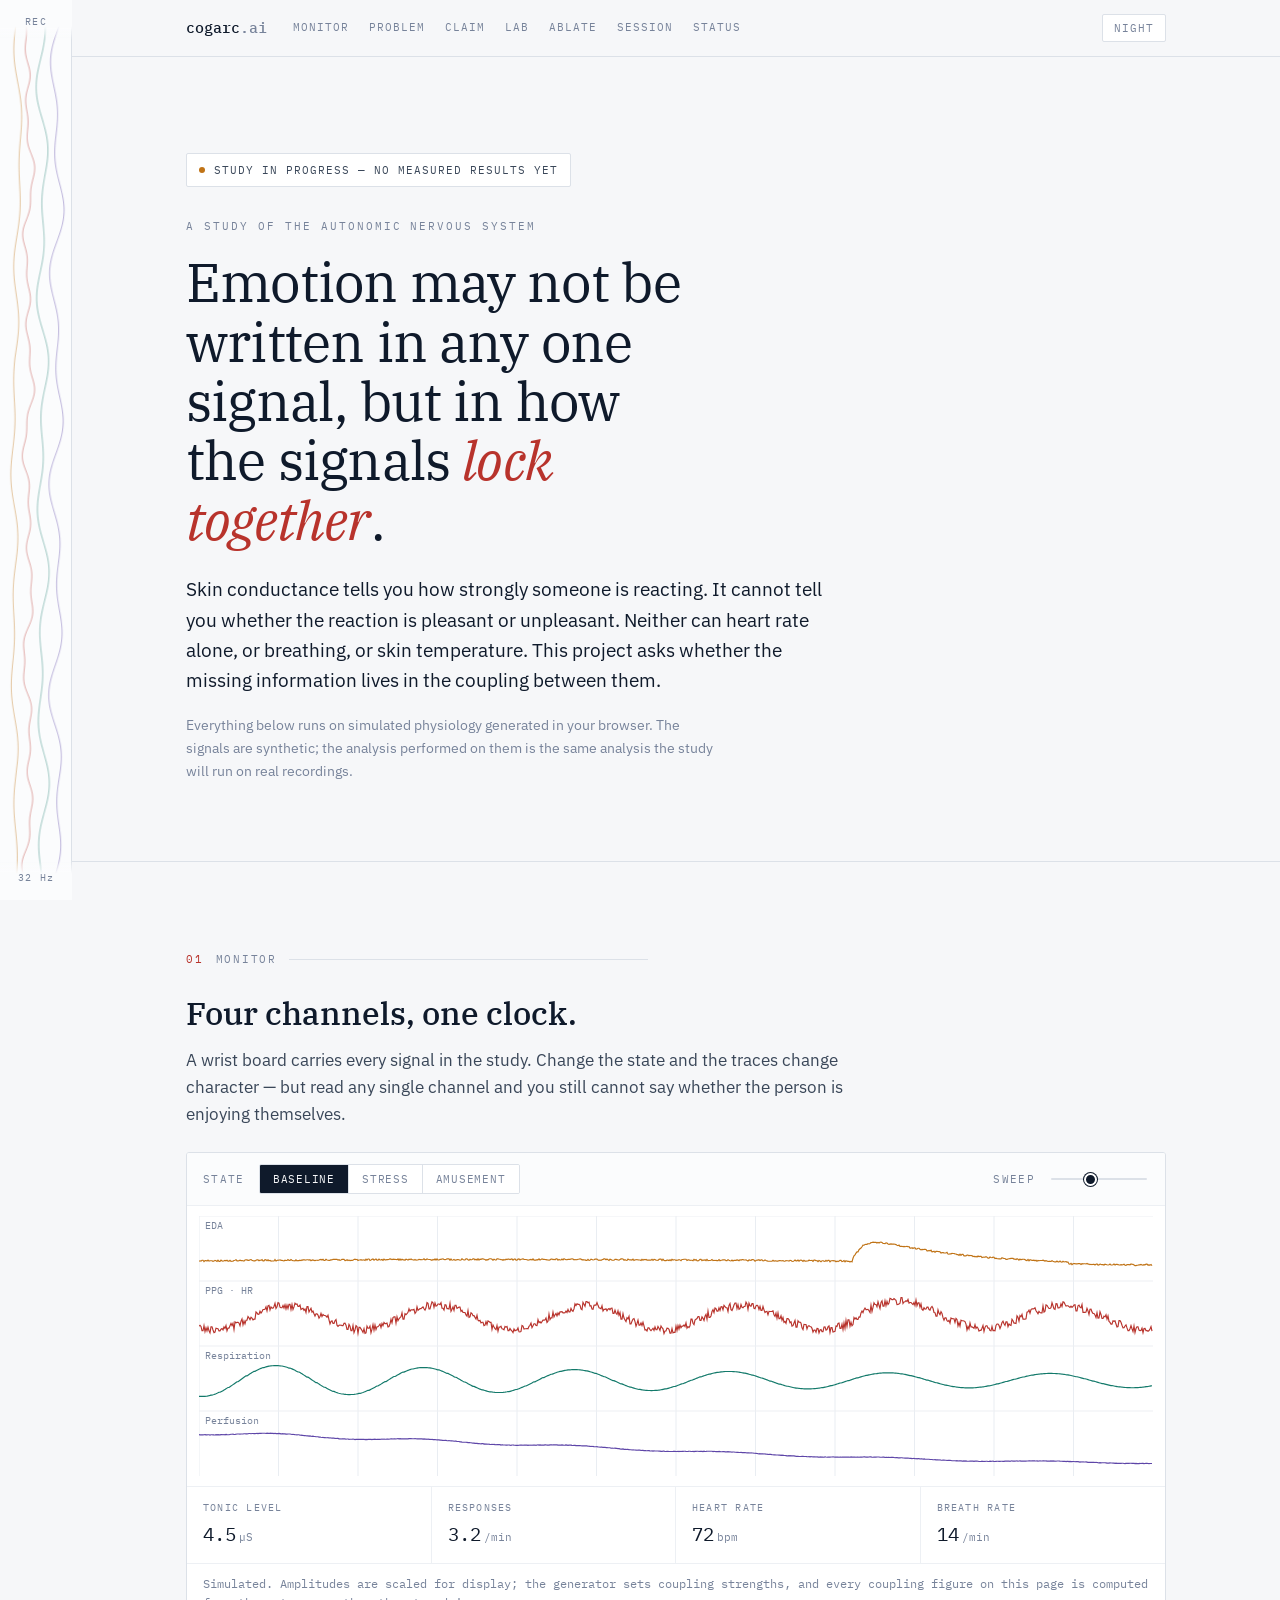
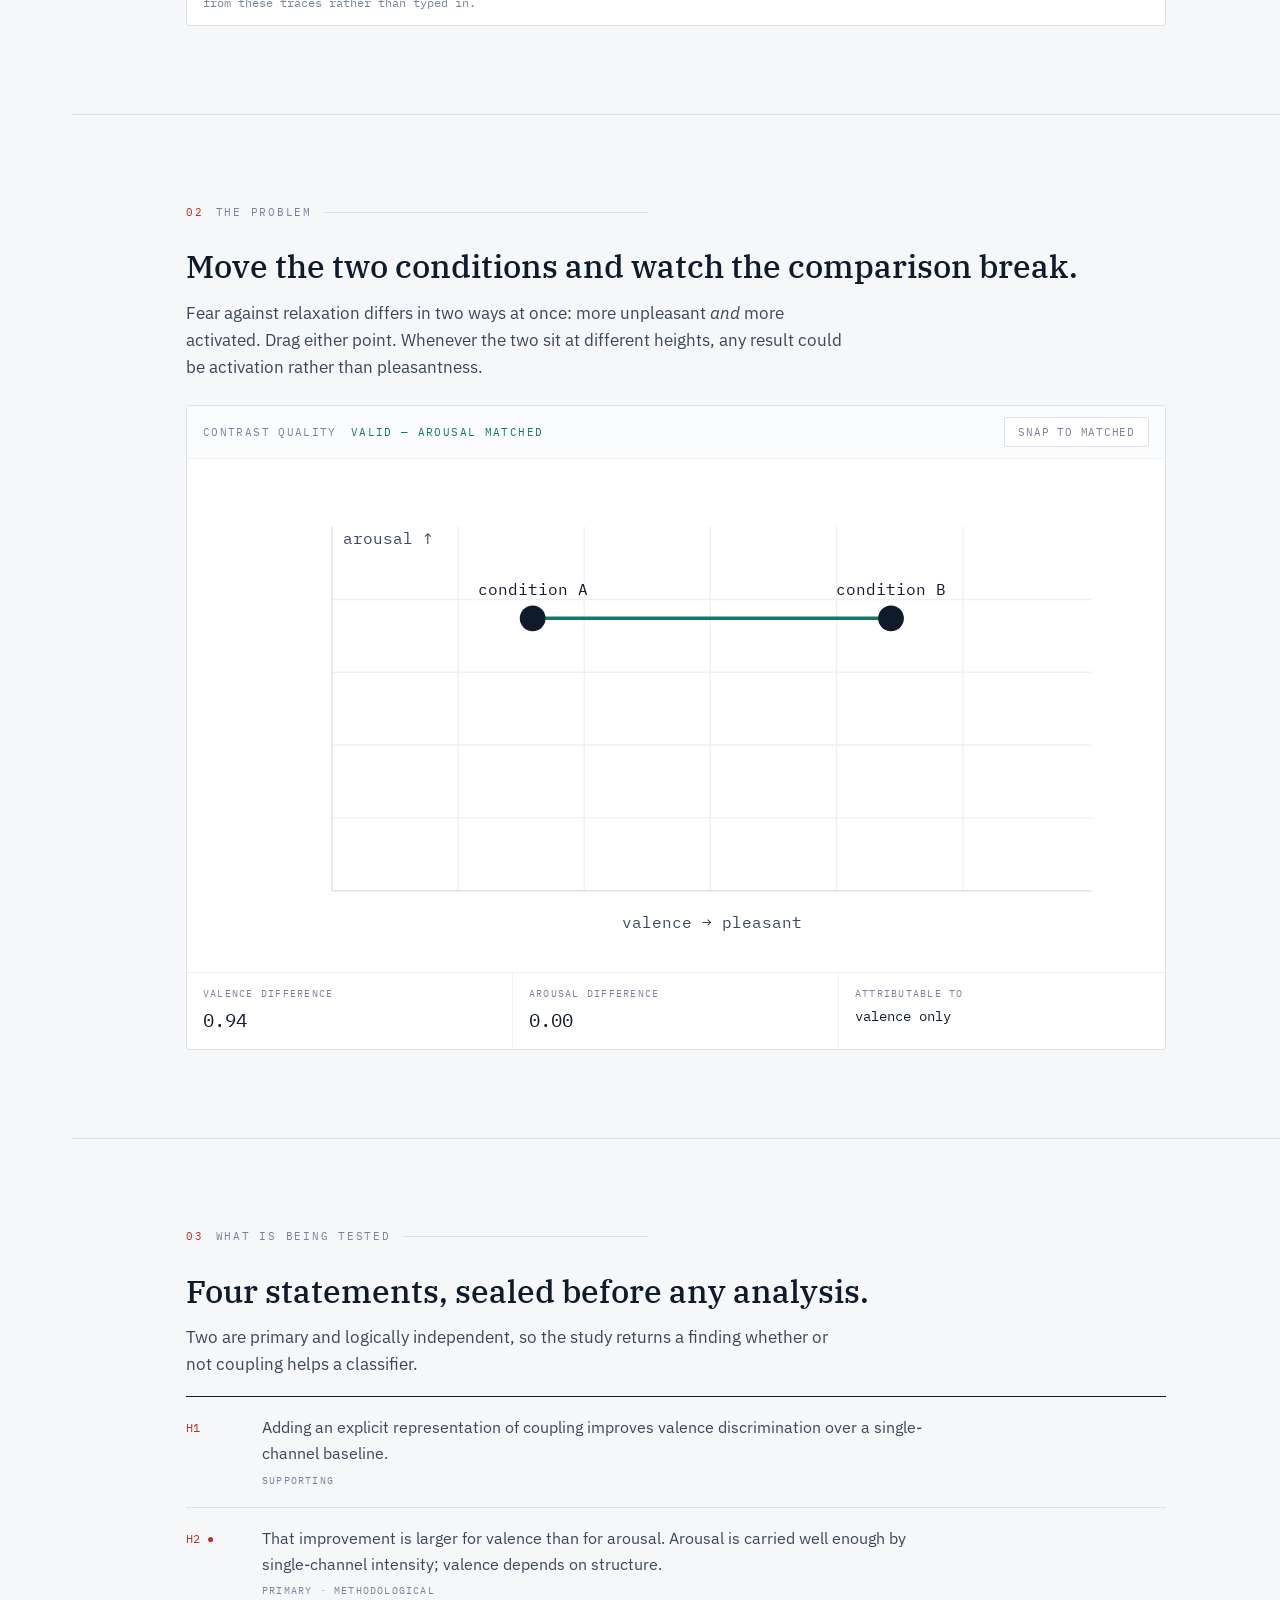
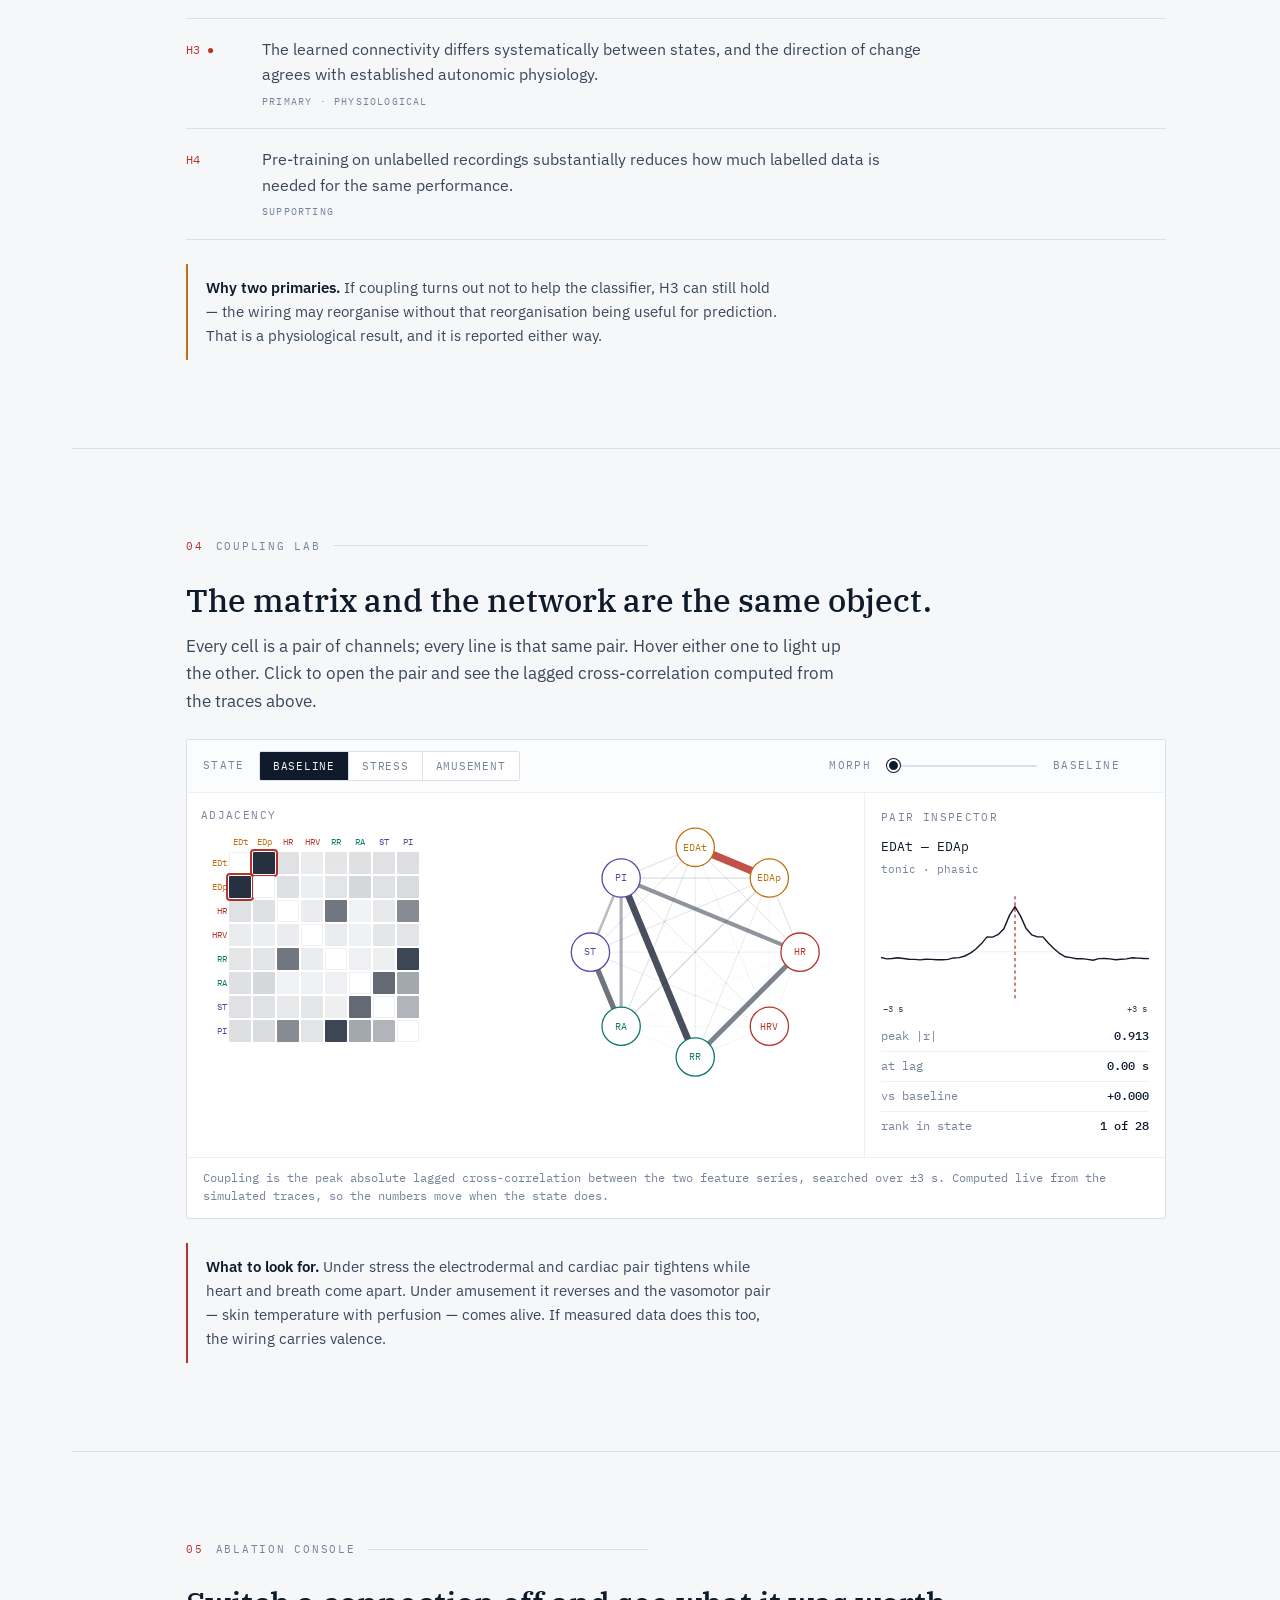
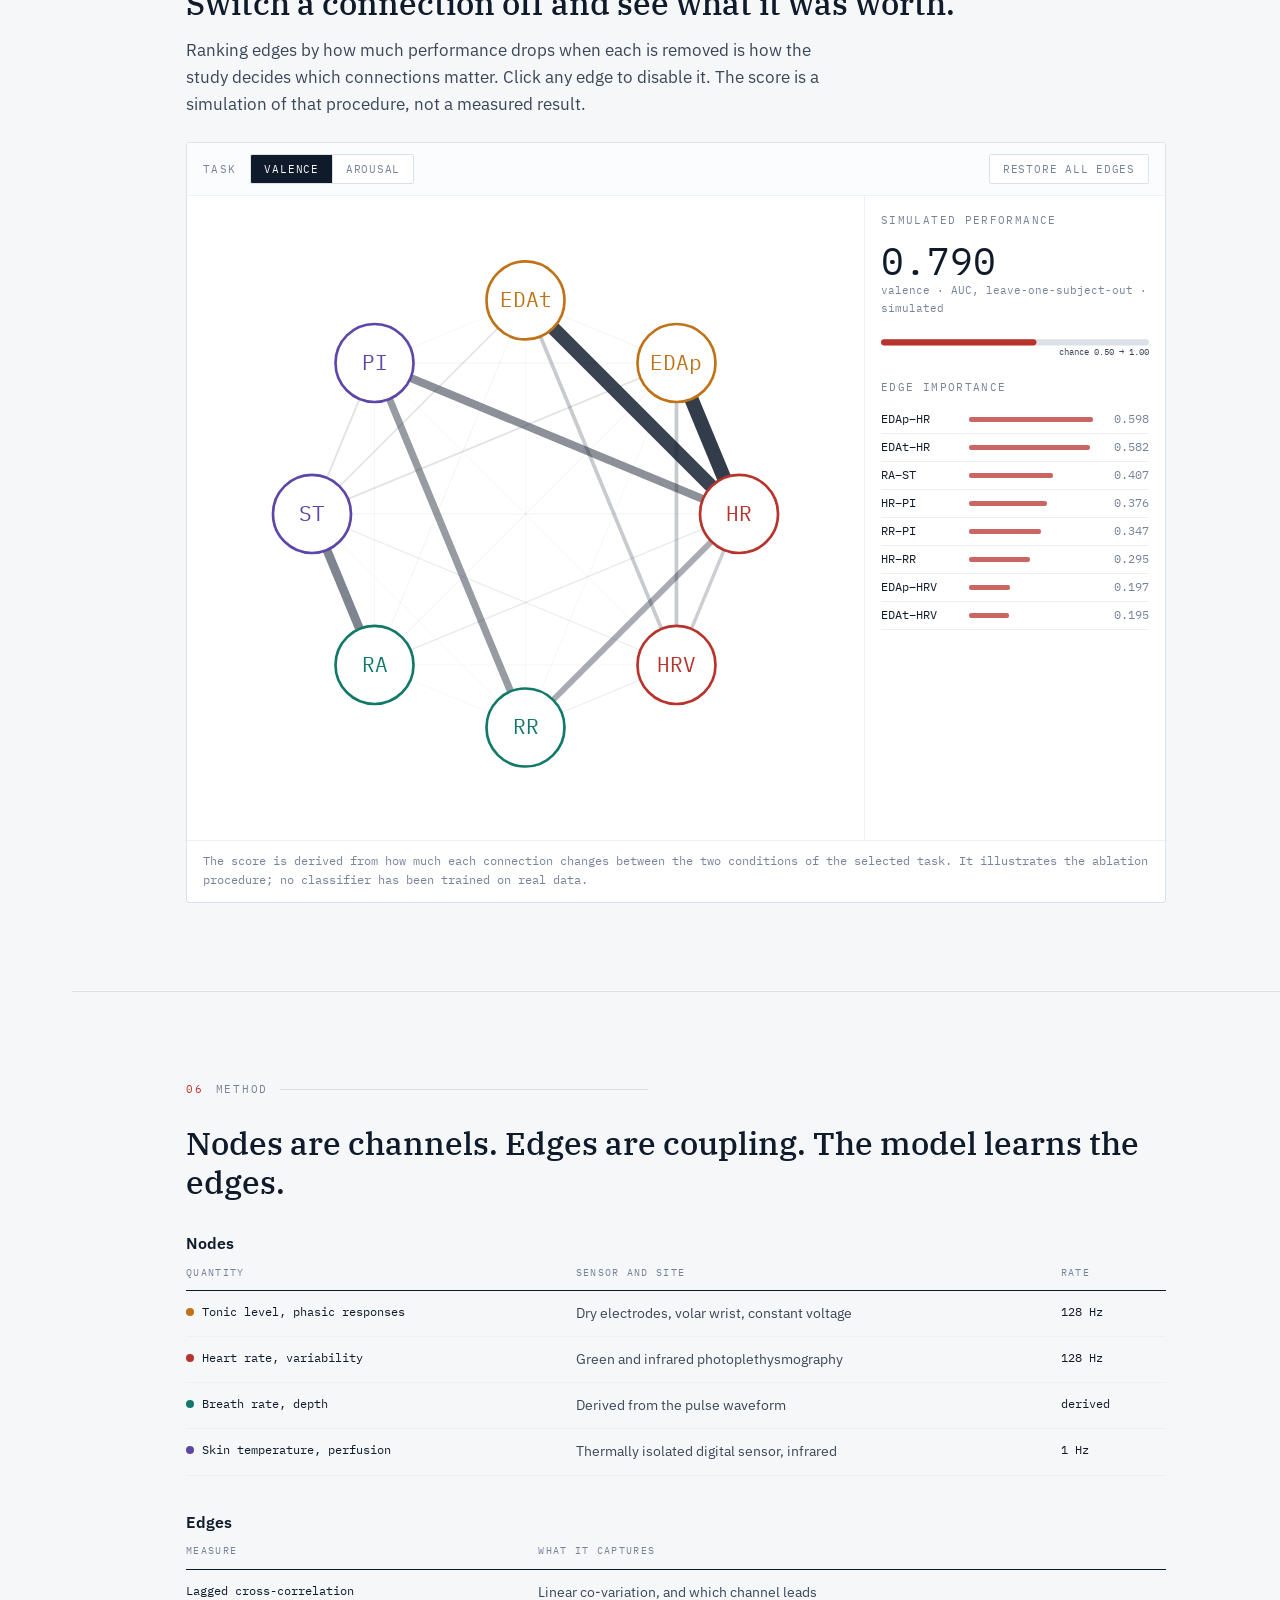
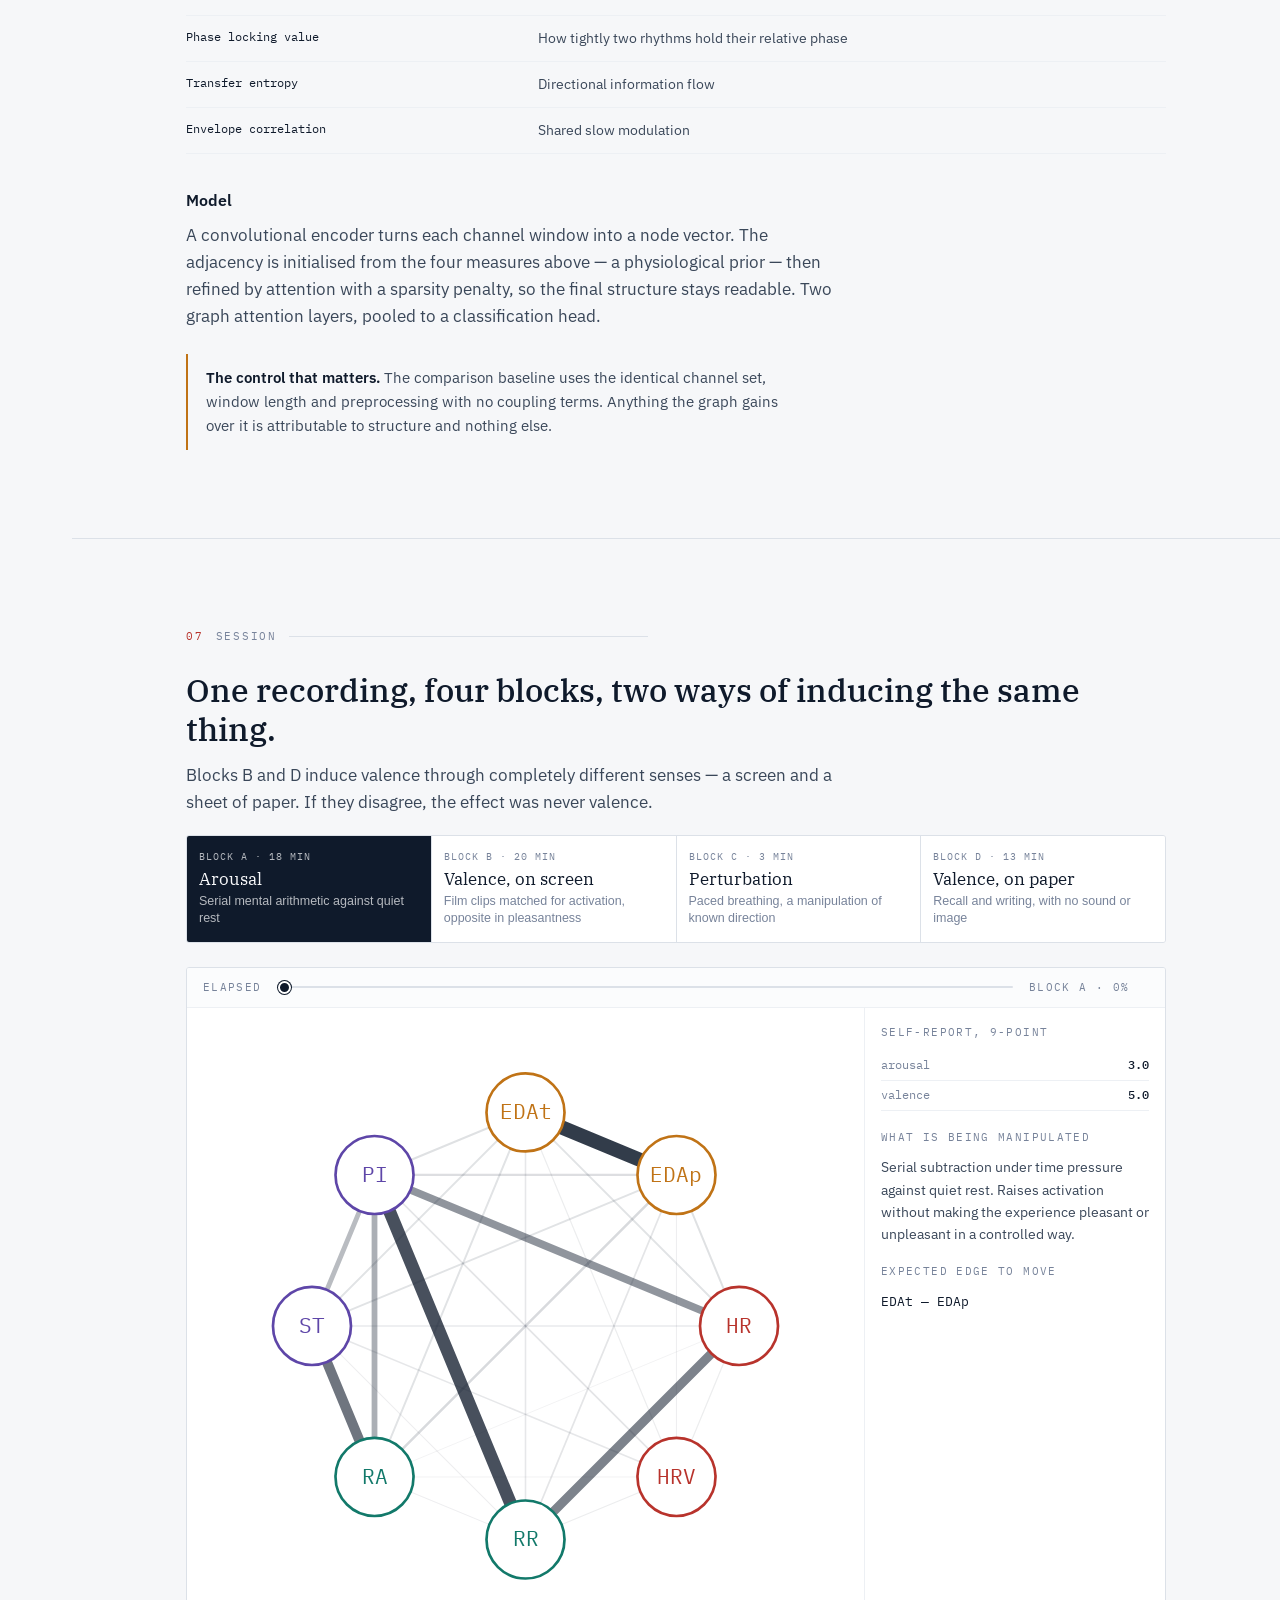
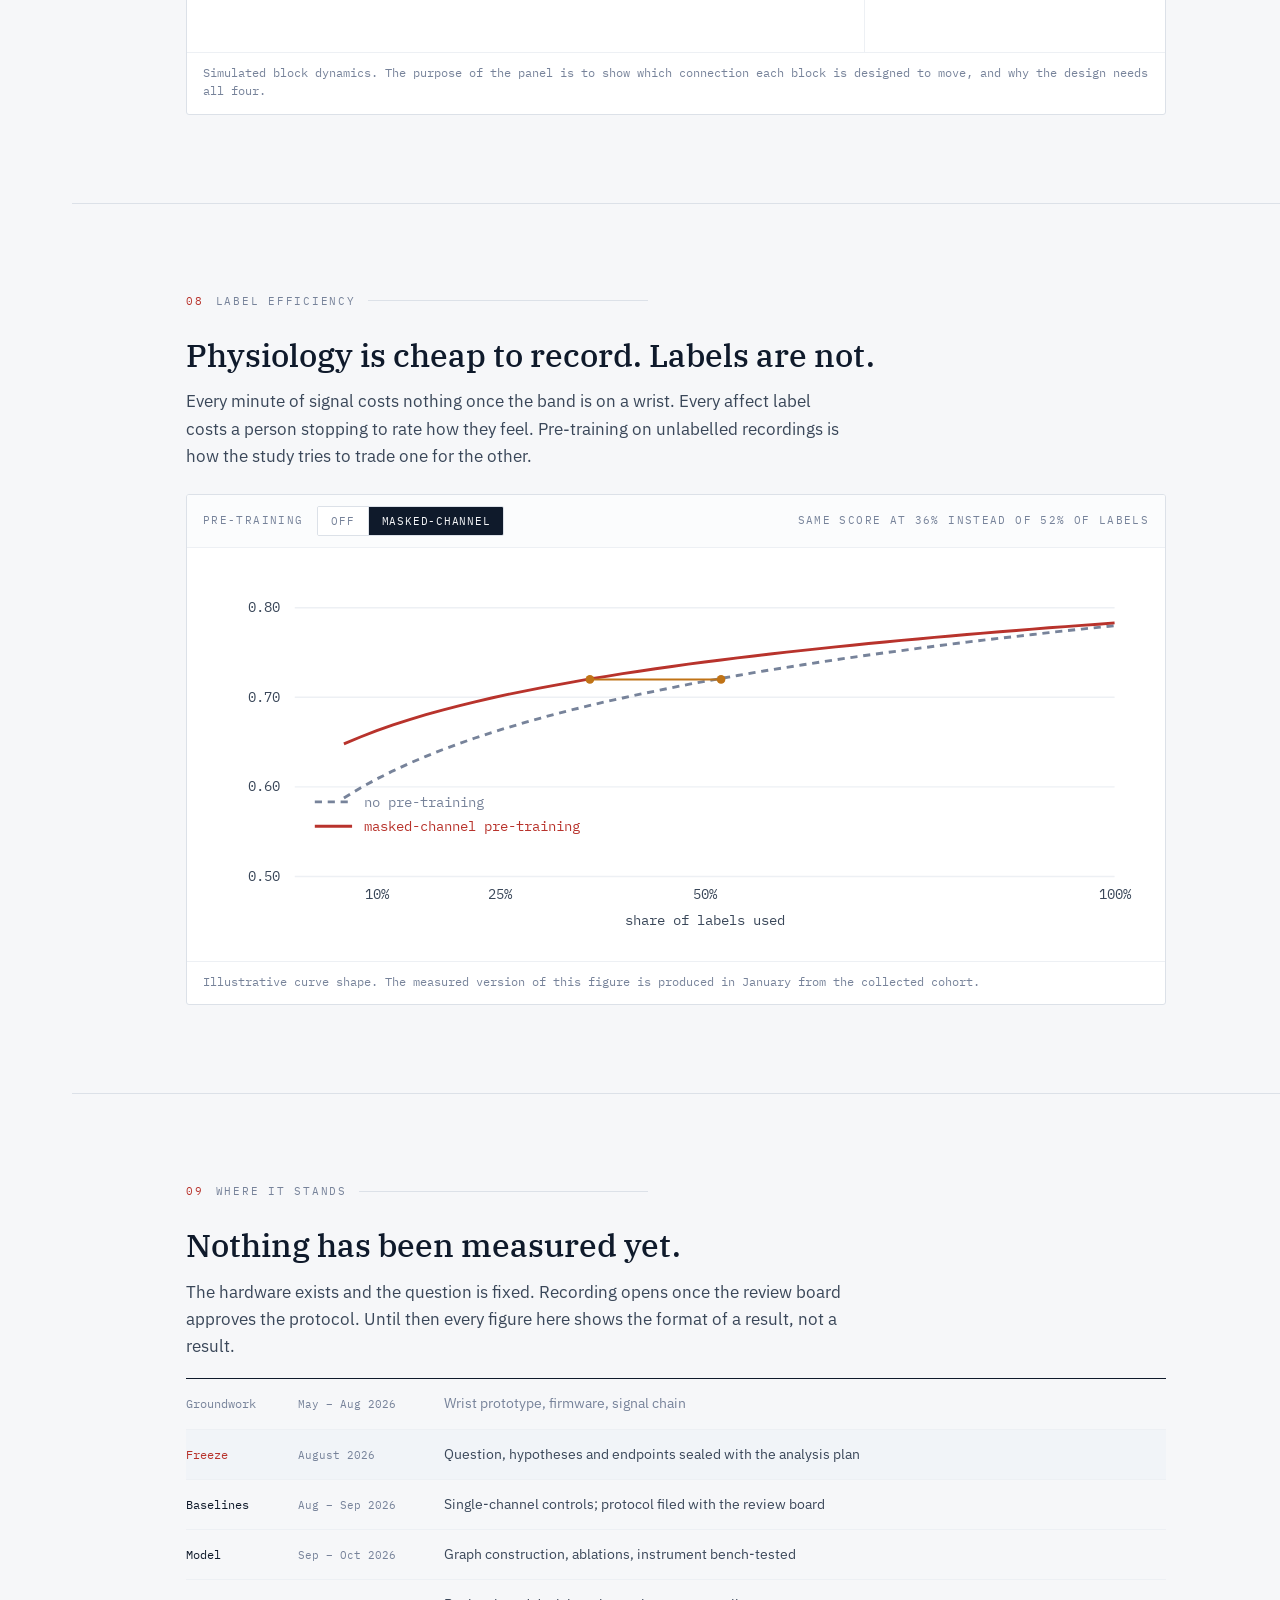
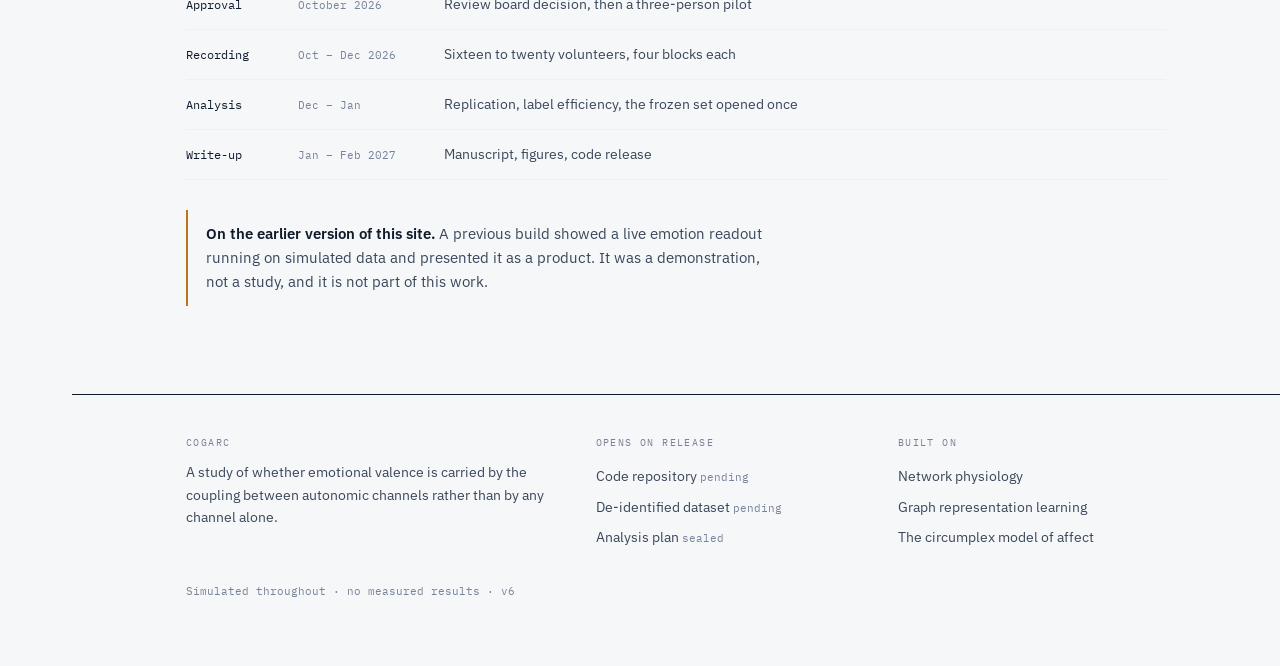
==== cogarc/index.html @ 5850cf1c "cogarc" ====
<!DOCTYPE html>
<html lang="en" data-theme="light">
<head>
<meta charset="utf-8">
<meta name="viewport" content="width=device-width, initial-scale=1">
<title>cogarc — autonomic coupling console</title>
<link rel="preconnect" href="https://fonts.googleapis.com">
<link rel="preconnect" href="https://fonts.gstatic.com" crossorigin>
<link href="https://fonts.googleapis.com/css2?family=IBM+Plex+Mono:wght@400;500&family=IBM+Plex+Sans:wght@400;500;600&family=IBM+Plex+Serif:ital,wght@0,400;0,500;1,400&display=swap" rel="stylesheet">
<style>
:root{
  --paper:#F6F7F9; --panel:#FFFFFF; --panel-2:#FBFCFD;
  --ink:#0F1A2B; --ink-2:#3A4759; --ink-3:#77839A;
  --rule:#DCE1E8; --rule-2:#EDF0F4;
  --eda:#C07316; --car:#B8332C; --res:#12796A; --vas:#5E46A8;
  --grid:#E9EDF2; --shade:#F1F4F8;
  --serif:"IBM Plex Serif",Georgia,serif;
  --sans:"IBM Plex Sans",-apple-system,BlinkMacSystemFont,"Segoe UI",sans-serif;
  --mono:"IBM Plex Mono",ui-monospace,SFMono-Regular,Menlo,monospace;
  --rail:72px;
}
html[data-theme="dark"]{
  --paper:#0C1017; --panel:#131922; --panel-2:#10161E;
  --ink:#E8EDF4; --ink-2:#A9B6C7; --ink-3:#6C7B90;
  --rule:#232C39; --rule-2:#1B222C;
  --eda:#E39A3C; --car:#E4655C; --res:#3EAE99; --vas:#9384DB;
  --grid:#1A222D; --shade:#182029;
}
*{box-sizing:border-box}
html{scroll-behavior:smooth}
body{margin:0;background:var(--paper);color:var(--ink);font-family:var(--sans);
  font-size:16.5px;line-height:1.65;-webkit-font-smoothing:antialiased;
  transition:background .3s,color .3s}

/* rail */
#rail{position:fixed;left:0;top:0;width:var(--rail);height:100vh;z-index:5;
  border-right:1px solid var(--rule);background:var(--panel-2)}
#rail canvas{display:block;width:100%;height:100%}
.railtag{position:fixed;left:0;width:var(--rail);text-align:center;z-index:6;
  font-family:var(--mono);font-size:9.5px;letter-spacing:.14em;color:var(--ink-3)}
#railcap{top:0;padding:14px 0 10px;background:linear-gradient(180deg,var(--panel-2) 65%,transparent)}
#railfoot{bottom:0;padding:10px 0 14px;background:linear-gradient(0deg,var(--panel-2) 65%,transparent)}

.wrap{margin-left:var(--rail)}
.inner{max-width:1060px;margin:0 auto;padding:0 40px}

nav{position:sticky;top:0;z-index:4;background:var(--paper);
  border-bottom:1px solid var(--rule)}
nav .inner{display:flex;align-items:center;gap:26px;height:56px}
.mark{font-family:var(--mono);font-weight:500;font-size:15px}
.mark i{font-style:normal;color:var(--ink-3)}
.navlinks{display:flex;gap:20px}
nav a{font-family:var(--mono);font-size:11px;letter-spacing:.09em;text-transform:uppercase;
  color:var(--ink-3);text-decoration:none;border-bottom:1px solid transparent;padding:3px 0}
nav a:hover,nav a:focus-visible{color:var(--ink);border-bottom-color:var(--ink)}
.sp{flex:1}
#theme{appearance:none;border:1px solid var(--rule);background:var(--panel);color:var(--ink-3);
  font-family:var(--mono);font-size:10.5px;letter-spacing:.09em;text-transform:uppercase;
  padding:6px 11px;border-radius:2px;cursor:pointer}
#theme:hover{color:var(--ink);border-color:var(--ink-3)}

.eyebrow{font-family:var(--mono);font-size:11px;letter-spacing:.18em;text-transform:uppercase;
  color:var(--ink-3);margin:0 0 18px}
h1{font-family:var(--serif);font-weight:400;font-size:clamp(32px,4.8vw,54px);line-height:1.1;
  letter-spacing:-.015em;margin:0 0 24px;max-width:16ch}
h1 em{font-style:italic;color:var(--car)}
h2{font-family:var(--serif);font-weight:500;font-size:clamp(24px,3vw,32px);line-height:1.2;
  margin:0 0 14px}
h3{font-family:var(--sans);font-weight:600;font-size:15.5px;margin:0 0 8px}
p{margin:0 0 18px;color:var(--ink-2);max-width:66ch}
.lede{font-size:19px;line-height:1.6;color:var(--ink);max-width:60ch}
.sub{font-size:14px;color:var(--ink-3)}

section{padding:88px 0;border-top:1px solid var(--rule)}
#hero{border-top:none;padding:96px 0 60px}
.secmark{font-family:var(--mono);font-size:11px;letter-spacing:.16em;color:var(--ink-3);
  text-transform:uppercase;display:flex;align-items:center;gap:12px;margin-bottom:26px}
.secmark b{color:var(--car);font-weight:400}
.secmark::after{content:"";flex:1;height:1px;background:var(--rule)}

.status{display:inline-flex;align-items:center;gap:9px;font-family:var(--mono);font-size:11px;
  letter-spacing:.09em;text-transform:uppercase;color:var(--ink-2);background:var(--panel);
  border:1px solid var(--rule);border-radius:2px;padding:7px 12px;margin-bottom:30px}
.dot{width:6px;height:6px;border-radius:50%;background:var(--eda);animation:pulse 2.6s infinite}
@keyframes pulse{0%,100%{box-shadow:0 0 0 0 rgba(192,115,22,.35)}50%{box-shadow:0 0 0 5px rgba(192,115,22,0)}}

/* panel */
.panel{background:var(--panel);border:1px solid var(--rule);border-radius:3px;overflow:hidden;
  margin-top:24px}
.pbar{display:flex;align-items:center;gap:14px;flex-wrap:wrap;padding:11px 16px;
  border-bottom:1px solid var(--rule-2);background:var(--panel-2)}
.plabel{font-family:var(--mono);font-size:10.5px;letter-spacing:.13em;text-transform:uppercase;color:var(--ink-3)}
.pbody{padding:16px}
.pcap{padding:11px 16px 13px;border-top:1px solid var(--rule-2);font-family:var(--mono);
  font-size:11.5px;line-height:1.6;color:var(--ink-3)}

.seg{display:flex;border:1px solid var(--rule);border-radius:2px;overflow:hidden}
.seg button{appearance:none;border:0;background:var(--panel);cursor:pointer;font-family:var(--mono);
  font-size:11px;letter-spacing:.07em;text-transform:uppercase;color:var(--ink-3);padding:7px 13px;
  border-right:1px solid var(--rule);transition:.15s}
.seg button:last-child{border-right:0}
.seg button:hover{color:var(--ink);background:var(--shade)}
.seg button[aria-pressed="true"]{background:var(--ink);color:var(--paper)}
.seg button:focus-visible{outline:2px solid var(--car);outline-offset:-2px}

input[type=range]{appearance:none;height:2px;background:var(--rule);border-radius:2px;cursor:pointer}
input[type=range]::-webkit-slider-thumb{appearance:none;width:13px;height:13px;border-radius:50%;
  background:var(--ink);border:2px solid var(--panel);box-shadow:0 0 0 1px var(--ink)}
input[type=range]::-moz-range-thumb{width:13px;height:13px;border-radius:50%;background:var(--ink);
  border:2px solid var(--panel)}
input[type=range]:focus-visible{outline:2px solid var(--car);outline-offset:4px}

.readouts{display:grid;grid-template-columns:repeat(4,1fr);gap:0;border-top:1px solid var(--rule-2)}
.ro{padding:13px 16px;border-right:1px solid var(--rule-2)}
.ro:last-child{border-right:0}
.ro .k{font-family:var(--mono);font-size:9.5px;letter-spacing:.13em;text-transform:uppercase;color:var(--ink-3)}
.ro .v{font-family:var(--mono);font-size:19px;color:var(--ink);margin-top:3px;font-variant-numeric:tabular-nums}
.ro .u{font-size:11px;color:var(--ink-3);margin-left:3px}

svg text{font-family:var(--mono);fill:var(--ink-2)}
svg .edge{cursor:pointer}
svg .edge.mute{stroke-dasharray:2 4}

.labgrid{display:grid;grid-template-columns:minmax(0,1fr) 300px;gap:0}
.labgrid>div:first-child{border-right:1px solid var(--rule-2)}
.labsplit{display:grid;grid-template-columns:1fr 1fr;gap:0}
.side{padding:16px}
.side h4{margin:0 0 10px;font-family:var(--mono);font-size:10.5px;letter-spacing:.13em;
  text-transform:uppercase;color:var(--ink-3);font-weight:400}
.pairline{font-family:var(--mono);font-size:13px;color:var(--ink);margin-bottom:2px}
.pairsub{font-family:var(--mono);font-size:11px;color:var(--ink-3);margin-bottom:12px}
.kv{display:flex;justify-content:space-between;font-family:var(--mono);font-size:11.5px;
  padding:5px 0;border-bottom:1px solid var(--rule-2);color:var(--ink-3)}
.kv b{color:var(--ink);font-weight:500;font-variant-numeric:tabular-nums}

.mx{display:grid;gap:2px}
.cellbtn{border:0;padding:0;cursor:pointer;border-radius:1px;transition:outline .12s}
.cellbtn:focus-visible{outline:2px solid var(--car);outline-offset:1px}
.mxlab{font-family:var(--mono);font-size:9px;color:var(--ink-3);display:grid;place-items:center}

.gauge{font-family:var(--mono);font-variant-numeric:tabular-nums}
.rank{font-family:var(--mono);font-size:11.5px}
.rank .row{display:grid;grid-template-columns:78px 1fr 46px;gap:10px;align-items:center;padding:4px 0;
  border-bottom:1px solid var(--rule-2);cursor:pointer}
.rank .row:hover{background:var(--shade)}
.rank .bar{height:5px;background:var(--car);border-radius:2px;opacity:.75}
.rank .row.off{opacity:.35}
.rank .v{text-align:right;color:var(--ink-3)}

table{width:100%;border-collapse:collapse;margin:4px 0}
th{font-family:var(--mono);font-size:10px;letter-spacing:.13em;text-transform:uppercase;color:var(--ink-3);
  text-align:left;font-weight:400;padding:0 14px 9px 0;border-bottom:1px solid var(--ink)}
td{padding:11px 14px 11px 0;border-bottom:1px solid var(--rule-2);font-size:14px;color:var(--ink-2);vertical-align:top}
td.k{font-family:var(--mono);font-size:12px;color:var(--ink);white-space:nowrap}
td .ch{display:inline-block;width:8px;height:8px;border-radius:50%;margin-right:8px}

.blocks{display:flex;border:1px solid var(--rule);border-radius:3px;overflow:hidden}
.blocks button{flex:1;appearance:none;border:0;border-right:1px solid var(--rule);background:var(--panel);
  padding:14px 12px;text-align:left;cursor:pointer;transition:.15s;color:inherit}
.blocks button:last-child{border-right:0}
.blocks button:hover{background:var(--shade)}
.blocks button[aria-pressed="true"]{background:var(--ink);color:var(--paper)}
.blocks button[aria-pressed="true"] .t,.blocks button[aria-pressed="true"] .d{color:var(--paper);opacity:.72}
.blocks .t{font-family:var(--mono);font-size:10px;letter-spacing:.1em;text-transform:uppercase;color:var(--ink-3)}
.blocks .n{font-family:var(--serif);font-size:17px;margin:5px 0 3px}
.blocks .d{font-size:12.5px;color:var(--ink-3);line-height:1.4}

.claims{border-top:1px solid var(--ink);margin-top:6px}
.claim{display:grid;grid-template-columns:58px 1fr;gap:18px;padding:18px 0;border-bottom:1px solid var(--rule)}
.claim .h{font-family:var(--mono);font-size:12px;color:var(--car);padding-top:3px}
.claim p{margin:0;font-size:15.5px}
.claim .tag{font-family:var(--mono);font-size:10px;letter-spacing:.12em;text-transform:uppercase;
  color:var(--ink-3);display:block;margin-top:6px}

.tl{border-top:1px solid var(--ink);margin-top:6px}
.tl .row{display:grid;grid-template-columns:96px 130px 1fr;gap:16px;padding:13px 0;
  border-bottom:1px solid var(--rule-2);align-items:baseline}
.tl .p{font-family:var(--mono);font-size:12px;color:var(--ink)}
.tl .w{font-family:var(--mono);font-size:11px;color:var(--ink-3)}
.tl .t{font-size:14px;color:var(--ink-2)}
.tl .row.done .p,.tl .row.done .t{color:var(--ink-3)}
.tl .row.here{background:var(--shade)}
.tl .row.here .p{color:var(--car)}

.note{border-left:2px solid var(--eda);padding:12px 0 12px 18px;margin:24px 0 0;font-size:14.5px;
  color:var(--ink-2);max-width:66ch}
.note b{color:var(--ink);font-weight:600}

footer{border-top:1px solid var(--ink);padding:40px 0 66px}
.fgrid{display:grid;grid-template-columns:1.4fr 1fr 1fr;gap:34px}
footer .lbl{font-family:var(--mono);font-size:10px;letter-spacing:.14em;text-transform:uppercase;
  color:var(--ink-3);margin-bottom:10px}
footer li{list-style:none;font-size:13.5px;color:var(--ink-2);padding:4px 0}
footer ul{margin:0;padding:0}
.pending{color:var(--ink-3);font-family:var(--mono);font-size:10.5px}

@media (max-width:960px){
  :root{--rail:0px}
  #rail,.railtag{display:none}
  .inner{padding:0 20px}
  .navlinks{display:none}
  .labgrid{grid-template-columns:1fr}
  .labgrid>div:first-child{border-right:0;border-bottom:1px solid var(--rule-2)}
  .labsplit{grid-template-columns:1fr}
  #mxwrap{justify-content:center}
  .readouts{grid-template-columns:repeat(2,1fr)}
  .ro{border-bottom:1px solid var(--rule-2)}
  .blocks{flex-direction:column}
  .blocks button{border-right:0;border-bottom:1px solid var(--rule)}
  .fgrid{grid-template-columns:1fr}
  section{padding:60px 0}
  .tl .row{grid-template-columns:1fr;gap:2px}
}
@media (prefers-reduced-motion:reduce){*{animation:none!important;transition-duration:.01ms!important}html{scroll-behavior:auto}}
</style>
</head>
<body>

<div id="rail" aria-hidden="true"><canvas id="railc"></canvas></div>
<div class="railtag" id="railcap" aria-hidden="true">REC</div>
<div class="railtag" id="railfoot" aria-hidden="true">32 Hz</div>

<div class="wrap">
<nav><div class="inner">
  <span class="mark">cogarc<i>.ai</i></span>
  <div class="navlinks">
    <a href="#monitor">Monitor</a><a href="#problem">Problem</a><a href="#claim">Claim</a>
    <a href="#lab">Lab</a><a href="#ablate">Ablate</a><a href="#session">Session</a><a href="#status">Status</a>
  </div>
  <span class="sp"></span>
  <button id="theme" aria-label="Switch colour scheme">Night</button>
</div></nav>

<!-- ============ HERO ============ -->
<section id="hero"><div class="inner">
  <div class="status"><span class="dot"></span>Study in progress — no measured results yet</div>
  <p class="eyebrow">A study of the autonomic nervous system</p>
  <h1>Emotion may not be written in any one signal, but in how the signals <em>lock together</em>.</h1>
  <p class="lede">Skin conductance tells you how strongly someone is reacting. It cannot tell you whether the reaction is pleasant or unpleasant. Neither can heart rate alone, or breathing, or skin temperature. This project asks whether the missing information lives in the coupling between them.</p>
  <p class="sub">Everything below runs on simulated physiology generated in your browser. The signals are synthetic; the analysis performed on them is the same analysis the study will run on real recordings.</p>
</div></section>

<!-- ============ MONITOR ============ -->
<section id="monitor"><div class="inner">
  <p class="secmark"><b>01</b> Monitor</p>
  <h2>Four channels, one clock.</h2>
  <p>A wrist board carries every signal in the study. Change the state and the traces change character — but read any single channel and you still cannot say whether the person is enjoying themselves.</p>

  <div class="panel">
    <div class="pbar">
      <span class="plabel">State</span>
      <div class="seg" role="group" aria-label="Physiological state">
        <button class="st" data-st="0" aria-pressed="true">Baseline</button>
        <button class="st" data-st="1" aria-pressed="false">Stress</button>
        <button class="st" data-st="2" aria-pressed="false">Amusement</button>
      </div>
      <span class="sp"></span>
      <span class="plabel">Sweep</span>
      <input id="speed" type="range" min="1" max="6" value="3" style="width:96px" aria-label="Sweep speed">
    </div>
    <div class="pbody" style="padding:10px 12px">
      <canvas id="scope" height="260" style="width:100%;height:260px;display:block"></canvas>
    </div>
    <div class="readouts">
      <div class="ro"><div class="k">Tonic level</div><div class="v" id="mSCL">—<span class="u">µS</span></div></div>
      <div class="ro"><div class="k">Responses</div><div class="v" id="mSCR">—<span class="u">/min</span></div></div>
      <div class="ro"><div class="k">Heart rate</div><div class="v" id="mHR">—<span class="u">bpm</span></div></div>
      <div class="ro"><div class="k">Breath rate</div><div class="v" id="mRR">—<span class="u">/min</span></div></div>
    </div>
    <div class="pcap">Simulated. Amplitudes are scaled for display; the generator sets coupling strengths, and every coupling figure on this page is computed from these traces rather than typed in.</div>
  </div>
</div></section>

<!-- ============ PROBLEM ============ -->
<section id="problem"><div class="inner">
  <p class="secmark"><b>02</b> The problem</p>
  <h2>Move the two conditions and watch the comparison break.</h2>
  <p>Fear against relaxation differs in two ways at once: more unpleasant <em>and</em> more activated. Drag either point. Whenever the two sit at different heights, any result could be activation rather than pleasantness.</p>

  <div class="panel">
    <div class="pbar">
      <span class="plabel">Contrast quality</span>
      <span class="plabel" id="qLab" style="color:var(--res)">valid — arousal matched</span>
      <span class="sp"></span>
      <div class="seg"><button id="snap">Snap to matched</button></div>
    </div>
    <div class="pbody">
      <svg id="aff" viewBox="0 0 660 330" width="100%" role="img" aria-label="Draggable affect space">
        <g id="affgrid"></g>
        <line x1="90" y1="290" x2="620" y2="290" stroke="var(--rule)"/>
        <line x1="90" y1="36" x2="90" y2="290" stroke="var(--rule)"/>
        <text x="355" y="316" text-anchor="middle" style="font-size:11px">valence  →  pleasant</text>
        <text x="98" y="48" style="font-size:11px">arousal ↑</text>
        <line id="conn" stroke="var(--car)" stroke-width="2.4"/>
        <g id="pA" style="cursor:grab"><circle r="9" fill="var(--ink)"/><text y="-16" text-anchor="middle" style="font-size:11.5px;fill:var(--ink)">condition A</text></g>
        <g id="pB" style="cursor:grab"><circle r="9" fill="var(--ink)"/><text y="-16" text-anchor="middle" style="font-size:11.5px;fill:var(--ink)">condition B</text></g>
      </svg>
    </div>
    <div class="readouts" style="grid-template-columns:repeat(3,1fr)">
      <div class="ro"><div class="k">Valence difference</div><div class="v" id="dV">—</div></div>
      <div class="ro"><div class="k">Arousal difference</div><div class="v" id="dA">—</div></div>
      <div class="ro"><div class="k">Attributable to</div><div class="v" id="dAttr" style="font-size:14px">—</div></div>
    </div>
  </div>
</div></section>

<!-- ============ CLAIM ============ -->
<section id="claim"><div class="inner">
  <p class="secmark"><b>03</b> What is being tested</p>
  <h2>Four statements, sealed before any analysis.</h2>
  <p>Two are primary and logically independent, so the study returns a finding whether or not coupling helps a classifier.</p>
  <div class="claims">
    <div class="claim"><div class="h">H1</div><div><p>Adding an explicit representation of coupling improves valence discrimination over a single-channel baseline.</p><span class="tag">Supporting</span></div></div>
    <div class="claim"><div class="h">H2 ●</div><div><p>That improvement is larger for valence than for arousal. Arousal is carried well enough by single-channel intensity; valence depends on structure.</p><span class="tag">Primary · methodological</span></div></div>
    <div class="claim"><div class="h">H3 ●</div><div><p>The learned connectivity differs systematically between states, and the direction of change agrees with established autonomic physiology.</p><span class="tag">Primary · physiological</span></div></div>
    <div class="claim"><div class="h">H4</div><div><p>Pre-training on unlabelled recordings substantially reduces how much labelled data is needed for the same performance.</p><span class="tag">Supporting</span></div></div>
  </div>
  <div class="note"><b>Why two primaries.</b> If coupling turns out not to help the classifier, H3 can still hold — the wiring may reorganise without that reorganisation being useful for prediction. That is a physiological result, and it is reported either way.</div>
</div></section>

<!-- ============ LAB ============ -->
<section id="lab"><div class="inner">
  <p class="secmark"><b>04</b> Coupling lab</p>
  <h2>The matrix and the network are the same object.</h2>
  <p>Every cell is a pair of channels; every line is that same pair. Hover either one to light up the other. Click to open the pair and see the lagged cross-correlation computed from the traces above.</p>

  <div class="panel">
    <div class="pbar">
      <span class="plabel">State</span>
      <div class="seg" role="group" aria-label="Lab state">
        <button class="lst" data-st="0" aria-pressed="true">Baseline</button>
        <button class="lst" data-st="1" aria-pressed="false">Stress</button>
        <button class="lst" data-st="2" aria-pressed="false">Amusement</button>
      </div>
      <span class="sp"></span>
      <span class="plabel">Morph</span>
      <input id="morph" type="range" min="0" max="200" value="0" style="width:150px" aria-label="Morph between states">
      <span class="plabel" id="morphLab" style="width:96px">baseline</span>
    </div>
    <div class="labgrid">
      <div>
        <div class="labsplit">
          <div style="padding:14px 8px 14px 14px">
            <h4 style="margin:0 0 10px;font-family:var(--mono);font-size:10.5px;letter-spacing:.13em;text-transform:uppercase;color:var(--ink-3);font-weight:400">Adjacency</h4>
            <div id="mxwrap"></div>
          </div>
          <div style="padding:8px">
            <svg id="net" viewBox="0 0 320 300" width="100%" role="img" aria-label="Coupling network"><g id="nEdges"></g><g id="nNodes"></g></svg>
          </div>
        </div>
      </div>
      <div class="side">
        <h4>Pair inspector</h4>
        <div class="pairline" id="pairName">select a pair</div>
        <div class="pairsub" id="pairKind">—</div>
        <svg id="xcorr" viewBox="0 0 260 120" width="100%" role="img" aria-label="Lagged cross-correlation"></svg>
        <div class="kv"><span>peak |r|</span><b id="ppk">—</b></div>
        <div class="kv"><span>at lag</span><b id="plag">—</b></div>
        <div class="kv"><span>vs baseline</span><b id="pdel">—</b></div>
        <div class="kv" style="border-bottom:0"><span>rank in state</span><b id="prank">—</b></div>
      </div>
    </div>
    <div class="pcap">Coupling is the peak absolute lagged cross-correlation between the two feature series, searched over ±3 s. Computed live from the simulated traces, so the numbers move when the state does.</div>
  </div>

  <div class="note" style="border-left-color:var(--car)"><b>What to look for.</b> Under stress the electrodermal and cardiac pair tightens while heart and breath come apart. Under amusement it reverses and the vasomotor pair — skin temperature with perfusion — comes alive. If measured data does this too, the wiring carries valence.</div>
</div></section>

<!-- ============ ABLATE ============ -->
<section id="ablate"><div class="inner">
  <p class="secmark"><b>05</b> Ablation console</p>
  <h2>Switch a connection off and see what it was worth.</h2>
  <p>Ranking edges by how much performance drops when each is removed is how the study decides which connections matter. Click any edge to disable it. The score is a simulation of that procedure, not a measured result.</p>

  <div class="panel">
    <div class="pbar">
      <span class="plabel">Task</span>
      <div class="seg" role="group" aria-label="Task">
        <button class="tsk" data-t="val" aria-pressed="true">Valence</button>
        <button class="tsk" data-t="aro" aria-pressed="false">Arousal</button>
      </div>
      <span class="sp"></span>
      <div class="seg"><button id="ablReset">Restore all edges</button></div>
    </div>
    <div class="labgrid">
      <div style="padding:10px">
        <svg id="abl" viewBox="0 0 320 300" width="100%" role="img" aria-label="Ablation network"><g id="aEdges"></g><g id="aNodes"></g></svg>
      </div>
      <div class="side">
        <h4>Simulated performance</h4>
        <div class="gauge" style="font-size:38px;line-height:1.1;color:var(--ink)" id="aucVal">—</div>
        <div class="pairsub" id="aucSub">AUC, leave-one-subject-out</div>
        <svg id="aucbar" viewBox="0 0 260 26" width="100%" style="margin-bottom:14px"></svg>
        <h4>Edge importance</h4>
        <div class="rank" id="rankList"></div>
      </div>
    </div>
    <div class="pcap">The score is derived from how much each connection changes between the two conditions of the selected task. It illustrates the ablation procedure; no classifier has been trained on real data.</div>
  </div>
</div></section>

<!-- ============ METHOD ============ -->
<section id="method"><div class="inner">
  <p class="secmark"><b>06</b> Method</p>
  <h2>Nodes are channels. Edges are coupling. The model learns the edges.</h2>

  <h3 style="margin-top:30px">Nodes</h3>
  <table>
    <tr><th>Quantity</th><th>Sensor and site</th><th>Rate</th></tr>
    <tr><td class="k"><span class="ch" style="background:var(--eda)"></span>Tonic level, phasic responses</td><td>Dry electrodes, volar wrist, constant voltage</td><td class="k">128 Hz</td></tr>
    <tr><td class="k"><span class="ch" style="background:var(--car)"></span>Heart rate, variability</td><td>Green and infrared photoplethysmography</td><td class="k">128 Hz</td></tr>
    <tr><td class="k"><span class="ch" style="background:var(--res)"></span>Breath rate, depth</td><td>Derived from the pulse waveform</td><td class="k">derived</td></tr>
    <tr><td class="k"><span class="ch" style="background:var(--vas)"></span>Skin temperature, perfusion</td><td>Thermally isolated digital sensor, infrared</td><td class="k">1 Hz</td></tr>
  </table>

  <h3 style="margin-top:34px">Edges</h3>
  <table>
    <tr><th>Measure</th><th>What it captures</th></tr>
    <tr><td class="k">Lagged cross-correlation</td><td>Linear co-variation, and which channel leads</td></tr>
    <tr><td class="k">Phase locking value</td><td>How tightly two rhythms hold their relative phase</td></tr>
    <tr><td class="k">Transfer entropy</td><td>Directional information flow</td></tr>
    <tr><td class="k">Envelope correlation</td><td>Shared slow modulation</td></tr>
  </table>

  <h3 style="margin-top:34px">Model</h3>
  <p>A convolutional encoder turns each channel window into a node vector. The adjacency is initialised from the four measures above — a physiological prior — then refined by attention with a sparsity penalty, so the final structure stays readable. Two graph attention layers, pooled to a classification head.</p>
  <div class="note"><b>The control that matters.</b> The comparison baseline uses the identical channel set, window length and preprocessing with no coupling terms. Anything the graph gains over it is attributable to structure and nothing else.</div>
</div></section>

<!-- ============ SESSION ============ -->
<section id="session"><div class="inner">
  <p class="secmark"><b>07</b> Session</p>
  <h2>One recording, four blocks, two ways of inducing the same thing.</h2>
  <p>Blocks B and D induce valence through completely different senses — a screen and a sheet of paper. If they disagree, the effect was never valence.</p>

  <div class="blocks" role="group" aria-label="Session blocks">
    <button class="blk" data-b="0" aria-pressed="true"><div class="t">Block A · 18 min</div><div class="n">Arousal</div><div class="d">Serial mental arithmetic against quiet rest</div></button>
    <button class="blk" data-b="1" aria-pressed="false"><div class="t">Block B · 20 min</div><div class="n">Valence, on screen</div><div class="d">Film clips matched for activation, opposite in pleasantness</div></button>
    <button class="blk" data-b="2" aria-pressed="false"><div class="t">Block C · 3 min</div><div class="n">Perturbation</div><div class="d">Paced breathing, a manipulation of known direction</div></button>
    <button class="blk" data-b="3" aria-pressed="false"><div class="t">Block D · 13 min</div><div class="n">Valence, on paper</div><div class="d">Recall and writing, with no sound or image</div></button>
  </div>

  <div class="panel">
    <div class="pbar">
      <span class="plabel">Elapsed</span>
      <input id="scrub" type="range" min="0" max="100" value="0" style="flex:1;min-width:160px" aria-label="Scrub through the block">
      <span class="plabel" id="scrubLab" style="width:120px">block A · 0%</span>
    </div>
    <div class="labgrid">
      <div style="padding:10px">
        <svg id="ses" viewBox="0 0 320 300" width="100%" role="img" aria-label="Network during the selected block"><g id="sEdges"></g><g id="sNodes"></g></svg>
      </div>
      <div class="side">
        <h4>Self-report, 9-point</h4>
        <div class="kv"><span>arousal</span><b id="sAro">—</b></div>
        <div class="kv"><span>valence</span><b id="sVal">—</b></div>
        <h4 style="margin-top:18px">What is being manipulated</h4>
        <p id="sWhat" style="font-size:13.5px;margin:0;color:var(--ink-2)">—</p>
        <h4 style="margin-top:18px">Expected edge to move</h4>
        <div class="pairline" id="sEdge">—</div>
      </div>
    </div>
    <div class="pcap">Simulated block dynamics. The purpose of the panel is to show which connection each block is designed to move, and why the design needs all four.</div>
  </div>
</div></section>

<!-- ============ LABEL EFFICIENCY ============ -->
<section id="eff"><div class="inner">
  <p class="secmark"><b>08</b> Label efficiency</p>
  <h2>Physiology is cheap to record. Labels are not.</h2>
  <p>Every minute of signal costs nothing once the band is on a wrist. Every affect label costs a person stopping to rate how they feel. Pre-training on unlabelled recordings is how the study tries to trade one for the other.</p>

  <div class="panel">
    <div class="pbar">
      <span class="plabel">Pre-training</span>
      <div class="seg" role="group" aria-label="Pre-training">
        <button class="pre" data-p="0" aria-pressed="false">Off</button>
        <button class="pre" data-p="1" aria-pressed="true">Masked-channel</button>
      </div>
      <span class="sp"></span>
      <span class="plabel" id="effLab">—</span>
    </div>
    <div class="pbody">
      <svg id="effsvg" viewBox="0 0 660 260" width="100%" role="img" aria-label="Label efficiency curve"></svg>
    </div>
    <div class="pcap">Illustrative curve shape. The measured version of this figure is produced in January from the collected cohort.</div>
  </div>
</div></section>

<!-- ============ STATUS ============ -->
<section id="status"><div class="inner">
  <p class="secmark"><b>09</b> Where it stands</p>
  <h2>Nothing has been measured yet.</h2>
  <p>The hardware exists and the question is fixed. Recording opens once the review board approves the protocol. Until then every figure here shows the format of a result, not a result.</p>

  <div class="tl">
    <div class="row done"><div class="p">Groundwork</div><div class="w">May – Aug 2026</div><div class="t">Wrist prototype, firmware, signal chain</div></div>
    <div class="row here"><div class="p">Freeze</div><div class="w">August 2026</div><div class="t">Question, hypotheses and endpoints sealed with the analysis plan</div></div>
    <div class="row"><div class="p">Baselines</div><div class="w">Aug – Sep 2026</div><div class="t">Single-channel controls; protocol filed with the review board</div></div>
    <div class="row"><div class="p">Model</div><div class="w">Sep – Oct 2026</div><div class="t">Graph construction, ablations, instrument bench-tested</div></div>
    <div class="row"><div class="p">Approval</div><div class="w">October 2026</div><div class="t">Review board decision, then a three-person pilot</div></div>
    <div class="row"><div class="p">Recording</div><div class="w">Oct – Dec 2026</div><div class="t">Sixteen to twenty volunteers, four blocks each</div></div>
    <div class="row"><div class="p">Analysis</div><div class="w">Dec – Jan</div><div class="t">Replication, label efficiency, the frozen set opened once</div></div>
    <div class="row"><div class="p">Write-up</div><div class="w">Jan – Feb 2027</div><div class="t">Manuscript, figures, code release</div></div>
  </div>

  <div class="note" style="margin-top:30px"><b>On the earlier version of this site.</b> A previous build showed a live emotion readout running on simulated data and presented it as a product. It was a demonstration, not a study, and it is not part of this work.</div>
</div></section>

<footer><div class="inner">
  <div class="fgrid">
    <div><div class="lbl">cogarc</div>
      <p style="font-size:13.5px;margin:0">A study of whether emotional valence is carried by the coupling between autonomic channels rather than by any channel alone.</p></div>
    <div><div class="lbl">Opens on release</div>
      <ul><li>Code repository <span class="pending">pending</span></li>
          <li>De-identified dataset <span class="pending">pending</span></li>
          <li>Analysis plan <span class="pending">sealed</span></li></ul></div>
    <div><div class="lbl">Built on</div>
      <ul><li>Network physiology</li><li>Graph representation learning</li><li>The circumplex model of affect</li></ul></div>
  </div>
  <p class="sub" style="margin:30px 0 0;font-family:var(--mono);font-size:11px">
    Simulated throughout · no measured results · v6
  </p>
</div></footer>
</div>

<script>
(function(){
"use strict";
var SVGNS='http://www.w3.org/2000/svg';
var reduce=matchMedia('(prefers-reduced-motion: reduce)').matches;
function el(t,a){var e=document.createElementNS(SVGNS,t);for(var k in a)e.setAttribute(k,a[k]);return e;}
function $(id){return document.getElementById(id);}
function css(v){return getComputedStyle(document.documentElement).getPropertyValue(v).trim();}

/* ================= theme ================= */
var tbtn=$('theme');
if(matchMedia('(prefers-color-scheme: dark)').matches){document.documentElement.dataset.theme='dark';}
function syncTheme(){tbtn.textContent=document.documentElement.dataset.theme==='dark'?'Day':'Night';COL=chans();repaintAll();}
tbtn.onclick=function(){
  document.documentElement.dataset.theme=document.documentElement.dataset.theme==='dark'?'light':'dark';
  syncTheme();
};

/* ================= physiology generator ================= */
/* states: 0 baseline, 1 stress, 2 amusement.  Parameters set the true coupling. */
var PAR=[
 /* base */   {hr:72, hrsd:2.2, rsa:0.55, br:14, bd:1.0, scl:4.5, scr:3.2, edaHR:0.30, vaso:0.45, stTrend:0.0},
 /* stress */ {hr:88, hrsd:1.4, rsa:0.18, br:18, bd:0.7, scl:9.0, scr:9.5, edaHR:0.80, vaso:0.18, stTrend:-0.5},
 /* amuse */  {hr:82, hrsd:3.0, rsa:0.86, br:15, bd:1.3, scl:6.2, scr:5.5, edaHR:0.28, vaso:0.82, stTrend:0.35}
];
function lerpPar(a,b,t){var o={};for(var k in a)o[k]=a[k]+(b[k]-a[k])*t;return o;}
function rnd(seed){var s=seed;return function(){s=(s*1664525+1013904223)%4294967296;return s/4294967296;};}

var FS=32, SEC=48, N=FS*SEC;          /* display resolution           */
var DS=4,  M=N/DS;                     /* 8 Hz feature series for coupling */
var LAGS=24;                           /* ±3 s at 8 Hz                  */
var CH=['EDAt','EDAp','HR','HRV','RR','RA','ST','PI'];
var SHORT={EDAt:'EDt',EDAp:'EDp',HR:'HR',HRV:'HRV',RR:'RR',RA:'RA',ST:'ST',PI:'PI'};
var CHLAB={EDAt:'tonic',EDAp:'phasic',HR:'rate',HRV:'variability',RR:'breath cycle',RA:'breath depth',ST:'skin temp',PI:'perfusion'};
var GRP={EDAt:'eda',EDAp:'eda',HR:'car',HRV:'car',RR:'res',RA:'res',ST:'vas',PI:'vas'};
function chans(){return{eda:css('--eda'),car:css('--car'),res:css('--res'),vas:css('--vas')};}
var COL=chans();

function generate(p,seed){
  var r=rnd(seed||7), t, i;
  var resp=new Float64Array(N), respEnv=new Float64Array(N);
  var hr=new Float64Array(N), edaT=new Float64Array(N), edaP=new Float64Array(N),
      st=new Float64Array(N), pi=new Float64Array(N);
  var phase=0, envPhase=r()*6.28;
  var arousalEvt=new Float64Array(N);
  /* shared sympathetic burst process */
  var nb=Math.max(1,Math.round(p.scr*SEC/60));
  for(i=0;i<nb;i++){
    var c=Math.floor(r()*N);
    for(var j=0;j<FS*6;j++){var k=c+j;if(k<N){var x=j/FS;arousalEvt[k]+=Math.exp(-x/2.2)*(1-Math.exp(-x/0.35));}}
  }
  for(i=0;i<N;i++){
    t=i/FS;
    phase+=2*Math.PI*(p.br/60)/FS*(1+0.05*Math.sin(t*0.13));
    var env=0.8+0.35*Math.sin(envPhase+t*0.09);
    resp[i]=Math.sin(phase)*p.bd*env;
    respEnv[i]=p.bd*env;
    var noise=(r()-0.5)*p.hrsd;
    hr[i]=p.hr + p.rsa*6*Math.sin(phase-0.5) + p.edaHR*7*arousalEvt[i] + noise;
    edaT[i]=p.scl + 0.20*Math.sin(t*0.08) + 0.95*arousalEvt[i] + (r()-0.5)*0.05;
    edaP[i]=arousalEvt[i]*1.1 + (r()-0.5)*0.03;
    st[i]=33.6 + p.stTrend*(t/SEC) + p.vaso*0.42*Math.sin(t*0.09+1.1) + p.vaso*0.05*respEnv[i] + (r()-0.5)*0.004;
    pi[i]=2.2 + p.vaso*1.9*Math.sin(t*0.09+1.22) + p.vaso*0.5*resp[i]*0.4 + (r()-0.5)*0.02;
  }
  /* derived slow series */
  var hrv=new Float64Array(N);
  for(i=0;i<N;i++){var a=Math.max(0,i-FS*4),s=0,n2=0;
    for(var q=a+1;q<=i;q++){var d=hr[q]-hr[q-1];s+=d*d;n2++;}
    hrv[i]=n2?Math.sqrt(s/n2)*18:0;}
  return {trace:{eda:edaT,edaP:edaP,hr:hr,resp:resp,st:st,pi:pi},
          series:{EDAt:edaT,EDAp:edaP,HR:hr,HRV:hrv,RR:resp,RA:respEnv,ST:st,PI:pi}, par:p};
}
function down(a){var o=new Float64Array(M);for(var i=0;i<M;i++){var s=0;for(var j=0;j<DS;j++)s+=a[i*DS+j];o[i]=s/DS;}return o;}
function diff(a){var n=a.length,o=new Float64Array(n-1);for(var i=1;i<n;i++)o[i-1]=a[i]-a[i-1];return o;}
function znorm(a){var n=a.length,m=0,v=0,i;for(i=0;i<n;i++)m+=a[i];m/=n;
  for(i=0;i<n;i++)v+=(a[i]-m)*(a[i]-m);v=Math.sqrt(v/n)||1;
  var o=new Float64Array(n);for(i=0;i<n;i++)o[i]=(a[i]-m)/v;return o;}
function xcorr(a,b){/* returns {curve, peak, lag} over ±LAGS */
  var n=a.length,out=[],best=0,bl=0;
  for(var L=-LAGS;L<=LAGS;L++){
    var s=0,c=0;
    for(var i=0;i<n;i++){var j=i+L;if(j<0||j>=n)continue;s+=a[i]*b[j];c++;}
    var r=c?s/c:0;out.push(r);
    if(Math.abs(r)>Math.abs(best)){best=r;bl=L;}
  }
  return {curve:out,peak:Math.abs(best),signed:best,lag:bl/8};
}
var CACHE={};
function analyse(p,key){
  if(CACHE[key])return CACHE[key];
  var g=generate(p, 7);
  var z={}; CH.forEach(function(c){z[c]=znorm(diff(down(g.series[c])));});
  var A={}, list=[];
  for(var i=0;i<CH.length;i++)for(var j=i+1;j<CH.length;j++){
    var x=xcorr(z[CH[i]],z[CH[j]]);
    var id=CH[i]+'|'+CH[j];
    A[id]=x; list.push({id:id,a:CH[i],b:CH[j],w:x.peak,lag:x.lag});
  }
  var res={g:g,A:A,list:list};
  CACHE[key]=res; return res;
}
var BASE=analyse(PAR[0],'s0'), STRESS=analyse(PAR[1],'s1'), AMUSE=analyse(PAR[2],'s2');
var STATES=[BASE,STRESS,AMUSE], SNAME=['baseline','stress','amusement'];

/* ================= rail ================= */
(function(){
  var c=$('railc'); if(!c||reduce)return;
  var ctx=c.getContext('2d'),t=0;
  function size(){var r=c.parentNode.getBoundingClientRect();
    c.width=Math.round(r.width*devicePixelRatio);c.height=Math.round(r.height*devicePixelRatio);
    ctx.setTransform(devicePixelRatio,0,0,devicePixelRatio,0,0);}
  size();addEventListener('resize',size);
  function draw(){
    var w=c.width/devicePixelRatio,h=c.height/devicePixelRatio;
    ctx.clearRect(0,0,w,h);
    var cs=[COL.eda,COL.car,COL.res,COL.vas];
    for(var k=0;k<4;k++){
      ctx.beginPath();ctx.strokeStyle=cs[k];ctx.globalAlpha=.4;ctx.lineWidth=1;
      var x=w*(0.2+k*0.2);
      for(var y=0;y<=h;y+=2){
        var ph=(y+t*(0.35+k*0.12))*0.045;
        var v=Math.sin(ph)*Math.sin(ph*0.31+k)*(4+k*1.4)+(k===0?Math.max(0,Math.sin(ph*0.17))*5:0)+(k===1?Math.sin(ph*3.1)*1.6:0);
        y===0?ctx.moveTo(x+v,y):ctx.lineTo(x+v,y);
      }
      ctx.stroke();
    }
    ctx.globalAlpha=1;t++;requestAnimationFrame(draw);
  }
  draw();
})();

/* ================= scope ================= */
var scopeState=0, sweep=3;
(function(){
  var cv=$('scope'), ctx=cv.getContext('2d'), off=0;
  function size(){var r=cv.getBoundingClientRect();cv.width=Math.round(r.width*devicePixelRatio);
    cv.height=Math.round(260*devicePixelRatio);ctx.setTransform(devicePixelRatio,0,0,devicePixelRatio,0,0);}
  size();addEventListener('resize',size);
  var rows=[['eda',function(g){return g.trace.eda;},'--eda','EDA'],
            ['hr', function(g){return g.trace.hr;},'--car','PPG · HR'],
            ['rp', function(g){return g.trace.resp;},'--res','Respiration'],
            ['pi', function(g){return g.trace.pi;},'--vas','Perfusion']];
  var RANGE={};
  function rangeFor(si,ri){
    var key=si+'_'+ri; if(RANGE[key])return RANGE[key];
    var a=rows[ri][1](STATES[si].g),lo=Infinity,hi=-Infinity;
    for(var i=0;i<a.length;i++){if(a[i]<lo)lo=a[i];if(a[i]>hi)hi=a[i];}
    var pad=(hi-lo)*0.12||1; RANGE[key]=[lo-pad,hi+pad]; return RANGE[key];
  }
  function draw(){
    var w=cv.width/devicePixelRatio,h=cv.height/devicePixelRatio;
    ctx.clearRect(0,0,w,h);
    ctx.strokeStyle=css('--grid');ctx.lineWidth=1;
    for(var gx=0;gx<w;gx+=w/12){ctx.beginPath();ctx.moveTo(gx,0);ctx.lineTo(gx,h);ctx.stroke();}
    var g=STATES[scopeState].g, rh=h/4;
    rows.forEach(function(rw,ri){
      var arr=rw[1](g),rg=rangeFor(scopeState,ri),lo=rg[0],hi=rg[1],y0=ri*rh;
      ctx.strokeStyle=css('--rule-2');ctx.beginPath();ctx.moveTo(0,y0);ctx.lineTo(w,y0);ctx.stroke();
      ctx.fillStyle=css('--ink-3');ctx.font='9.5px "IBM Plex Mono",monospace';
      ctx.fillText(rw[3],6,y0+13);
      ctx.beginPath();ctx.strokeStyle=css(rw[2]);ctx.lineWidth=1.15;
      for(var px=0;px<w;px++){
        var idx=Math.floor((px/w)*N*0.55+off)%N;
        var v=(arr[idx]-lo)/(hi-lo);v=Math.max(0,Math.min(1,v));
        var y=y0+rh-8-v*(rh-20);
        px===0?ctx.moveTo(px,y):ctx.lineTo(px,y);
      }
      ctx.stroke();
    });
    if(!reduce)off=(off+sweep*0.8)%N;
    requestAnimationFrame(draw);
  }
  draw();
})();
function scopeReadouts(){
  var p=PAR[scopeState];
  $('mSCL').innerHTML=p.scl.toFixed(1)+'<span class="u">µS</span>';
  $('mSCR').innerHTML=p.scr.toFixed(1)+'<span class="u">/min</span>';
  $('mHR').innerHTML=Math.round(p.hr)+'<span class="u">bpm</span>';
  $('mRR').innerHTML=p.br.toFixed(0)+'<span class="u">/min</span>';
}
scopeReadouts();
Array.prototype.forEach.call(document.querySelectorAll('.st'),function(b){
  b.onclick=function(){document.querySelectorAll('.st').forEach(function(x){x.setAttribute('aria-pressed',x===b?'true':'false');});
    scopeState=+b.dataset.st;scopeReadouts();};
});
$('speed').oninput=function(){sweep=+this.value;};

/* ================= affect space ================= */
(function(){
  var svg=$('aff'),A={x:230,y:100},B={x:480,y:100},drag=null;
  var g=$('affgrid');
  for(var i=1;i<5;i++){g.appendChild(el('line',{x1:90,y1:36+i*50.8,x2:620,y2:36+i*50.8,stroke:'var(--rule-2)'}));}
  for(i=1;i<6;i++){g.appendChild(el('line',{x1:90+i*88,y1:36,x2:90+i*88,y2:290,stroke:'var(--rule-2)'}));}
  function place(){
    $('pA').setAttribute('transform','translate('+A.x+','+A.y+')');
    $('pB').setAttribute('transform','translate('+B.x+','+B.y+')');
    var c=$('conn');c.setAttribute('x1',A.x);c.setAttribute('y1',A.y);c.setAttribute('x2',B.x);c.setAttribute('y2',B.y);
    var dv=Math.abs(B.x-A.x)/530*2, da=Math.abs(B.y-A.y)/254*2;
    $('dV').textContent=dv.toFixed(2);
    $('dA').textContent=da.toFixed(2);
    var ok=da<0.12;
    c.setAttribute('stroke',ok?css('--res'):css('--ink-3'));
    c.setAttribute('stroke-dasharray',ok?'none':'6 5');
    $('qLab').textContent=ok?'valid — arousal matched':'confounded — heights differ';
    $('qLab').style.color=ok?css('--res'):css('--car');
    $('dAttr').textContent=ok?'valence only':(dv<0.08?'arousal only':'both — unresolvable');
  }
  function pt(e){var r=svg.getBoundingClientRect(),sx=660/r.width,sy=330/r.height;
    var t=e.touches?e.touches[0]:e;return {x:(t.clientX-r.left)*sx,y:(t.clientY-r.top)*sy};}
  function start(o){return function(e){drag=o;e.preventDefault();};}
  $('pA').addEventListener('mousedown',start(A));$('pB').addEventListener('mousedown',start(B));
  $('pA').addEventListener('touchstart',start(A),{passive:false});$('pB').addEventListener('touchstart',start(B),{passive:false});
  function move(e){if(!drag)return;var q=pt(e);
    drag.x=Math.max(100,Math.min(610,q.x));drag.y=Math.max(46,Math.min(280,q.y));place();e.preventDefault();}
  addEventListener('mousemove',move);addEventListener('touchmove',move,{passive:false});
  addEventListener('mouseup',function(){drag=null;});addEventListener('touchend',function(){drag=null;});
  $('snap').onclick=function(){B.y=A.y;place();};
  place();
})();

/* ================= network drawing ================= */
function ringPos(cx,cy,r){var p={};CH.forEach(function(c,i){
  var a=-Math.PI/2+i*2*Math.PI/CH.length;p[c]={x:cx+r*Math.cos(a),y:cy+r*Math.sin(a),a:a};});return p;}
var PAIRS=[];for(var i=0;i<CH.length;i++)for(var j=i+1;j<CH.length;j++)PAIRS.push([CH[i],CH[j]]);

function buildNet(egId,ndId,pos,rad,fs,onEdge){
  var eg=$(egId),ng=$(ndId);eg.innerHTML='';ng.innerHTML='';
  PAIRS.forEach(function(pr,k){
    var a=pos[pr[0]],b=pos[pr[1]];
    var ln=el('line',{x1:a.x,y1:a.y,x2:b.x,y2:b.y,stroke:css('--ink'),'stroke-linecap':'round','class':'edge','data-k':k});
    if(onEdge){ln.addEventListener('click',function(){onEdge(k);});
      ln.addEventListener('mouseenter',function(){onEdge(k,true);});}
    eg.appendChild(ln);
  });
  CH.forEach(function(c){var p=pos[c];
    ng.appendChild(el('circle',{cx:p.x,cy:p.y,r:rad,fill:css('--panel'),stroke:COL[GRP[c]],'stroke-width':1.3}));
    var t=el('text',{x:p.x,y:p.y+3.2,'text-anchor':'middle',style:'font-size:'+fs+'px;fill:'+COL[GRP[c]]});
    t.textContent=c;ng.appendChild(t);});
}
function paintNet(egId,weights,maxw,muted){
  var ls=$(egId).childNodes;
  for(var k=0;k<ls.length;k++){
    var w=weights[k],offEdge=muted&&muted[k];
    var e2=Math.pow(Math.max(0,Math.min(1,w)),1.35);
    ls[k].setAttribute('stroke-width',(0.35+e2*maxw).toFixed(2));
    ls[k].setAttribute('stroke-opacity',offEdge?0.09:(0.05+e2*0.80).toFixed(2));
    ls[k].setAttribute('stroke',offEdge?css('--ink-3'):css('--ink'));
    ls[k].setAttribute('class',offEdge?'edge mute':'edge');
  }
}
function weightsOf(res){
  var raw=PAIRS.map(function(p){return res.A[p[0]+'|'+p[1]].peak;});
  var mx=Math.max.apply(null,raw)||1;
  return raw.map(function(v){return v/mx;});
}
function rawOf(res){return PAIRS.map(function(p){return res.A[p[0]+'|'+p[1]].peak;});}

/* ================= LAB ================= */
var labState=0, selPair=0, labW=weightsOf(BASE);
var labPos=ringPos(160,150,104);
function mxRender(){
  var wrap=$('mxwrap'),n=CH.length,cell=22;
  wrap.style.display='grid';
  wrap.style.gridTemplateColumns='26px repeat('+n+','+cell+'px)';
  wrap.style.gap='2px';
  wrap.innerHTML='';
  var corner=document.createElement('div');wrap.appendChild(corner);
  CH.forEach(function(c){var d=document.createElement('div');d.className='mxlab';d.textContent=SHORT[c];
    d.style.height='16px';d.style.color=COL[GRP[c]];wrap.appendChild(d);});
  CH.forEach(function(rc,ri){
    var lab=document.createElement('div');lab.className='mxlab';lab.textContent=SHORT[rc];
    lab.style.justifyContent='flex-end';lab.style.color=COL[GRP[rc]];wrap.appendChild(lab);
    CH.forEach(function(cc,ci){
      var b=document.createElement('button');b.className='cellbtn';
      b.style.width=cell+'px';b.style.height=cell+'px';
      if(ri===ci){b.style.background='transparent';b.disabled=true;b.style.cursor='default';
        b.style.border='1px solid '+css('--rule-2');}
      else{
        var k=PAIRS.findIndex(function(p){return (p[0]===rc&&p[1]===cc)||(p[0]===cc&&p[1]===rc);});
        b.dataset.k=k;
        b.setAttribute('aria-label',rc+' with '+cc);
        b.onclick=function(){selPair=k;refreshLab();};
        b.onmouseenter=function(){highlight(k);};
        b.onmouseleave=function(){highlight(selPair);};
      }
      wrap.appendChild(b);
    });
  });
}
function mxPaint(){
  var btns=$('mxwrap').querySelectorAll('button[data-k]');
  Array.prototype.forEach.call(btns,function(b){
    var w=labW[+b.dataset.k];
    var dark=document.documentElement.dataset.theme==='dark';
    var g2=Math.pow(Math.max(0,Math.min(1,w)),1.25);
    b.style.background=dark
      ? 'rgba(120,170,235,'+(0.05+g2*0.90).toFixed(3)+')'
      : 'rgba(15,26,43,'+(0.04+g2*0.86).toFixed(3)+')';
    b.style.outline=(+b.dataset.k===selPair)?'2px solid '+css('--car'):'none';
    b.style.outlineOffset='1px';
  });
}
function highlight(k){
  var ls=$('nEdges').childNodes;
  for(var q=0;q<ls.length;q++) ls[q].setAttribute('stroke',q===k?css('--car'):css('--ink'));
  var btns=$('mxwrap').querySelectorAll('button[data-k]');
  Array.prototype.forEach.call(btns,function(b){
    b.style.outline=(+b.dataset.k===k)?'2px solid '+css('--car'):'none';});
}
function xcorrPlot(curve,lag){
  var s=$('xcorr');s.innerHTML='';
  var W=260,H=120,n=curve.length,mid=(n-1)/2;
  s.appendChild(el('line',{x1:0,y1:H/2,x2:W,y2:H/2,stroke:css('--rule-2')}));
  s.appendChild(el('line',{x1:W/2,y1:6,x2:W/2,y2:H-14,stroke:css('--rule-2')}));
  var d='',mx=1.0;
  curve.forEach(function(v,q){
    var x=q/(n-1)*W, y=H/2-(v/mx)*(H/2-12);
    d+=(q?'L':'M')+x.toFixed(1)+' '+y.toFixed(1);
  });
  s.appendChild(el('path',{d:d,fill:'none',stroke:css('--ink'),'stroke-width':1.4}));
  var px=(lag*8+mid)/(n-1)*W;
  s.appendChild(el('line',{x1:px,y1:6,x2:px,y2:H-14,stroke:css('--car'),'stroke-width':1.2,'stroke-dasharray':'3 3'}));
  var t1=el('text',{x:2,y:H-2,style:'font-size:9px'});t1.textContent='−3 s';s.appendChild(t1);
  var t2=el('text',{x:W-2,y:H-2,'text-anchor':'end',style:'font-size:9px'});t2.textContent='+3 s';s.appendChild(t2);
}
function refreshLab(){
  paintNet('nEdges',labW,7.2,null);
  mxPaint();highlight(selPair);
  var pr=PAIRS[selPair], id=pr[0]+'|'+pr[1];
  var cur=labCache.A[id], base=BASE.A[id];
  $('pairName').textContent=pr[0]+' — '+pr[1];
  $('pairKind').textContent=CHLAB[pr[0]]+'  ·  '+CHLAB[pr[1]];
  $('ppk').textContent=cur.peak.toFixed(3);
  $('plag').textContent=(cur.lag>0?'+':'')+cur.lag.toFixed(2)+' s';
  var d=cur.peak-base.peak;
  $('pdel').textContent=(d>=0?'+':'−')+Math.abs(d).toFixed(3);
  var sorted=labW.map(function(w,k){return{w:w,k:k};}).sort(function(a,b){return b.w-a.w;});
  var rank=sorted.findIndex(function(o){return o.k===selPair;})+1;
  $('prank').textContent=rank+' of '+PAIRS.length;
  xcorrPlot(cur.curve,cur.lag);
}
var labCache=BASE;
function setLabState(s,morphVal){
  labState=s;
  if(morphVal===undefined){
    labCache=STATES[s];labW=weightsOf(labCache);
    $('morphLab').textContent=SNAME[s];
    $('morph').value=s*100;
  }
  refreshLab();
}
buildNet('nEdges','nNodes',labPos,19,10,function(k,hover){ if(hover){highlight(k);}else{selPair=k;refreshLab();} });
mxRender();setLabState(0);
Array.prototype.forEach.call(document.querySelectorAll('.lst'),function(b){
  b.onclick=function(){document.querySelectorAll('.lst').forEach(function(x){x.setAttribute('aria-pressed',x===b?'true':'false');});
    setLabState(+b.dataset.st);};
});
$('morph').oninput=function(){
  var v=+this.value/100;             /* 0..2 across the three states */
  var i0=Math.min(1,Math.floor(v)), f=v-i0;
  var p=lerpPar(PAR[i0],PAR[i0+1],f);
  var key='m'+Math.round(v*20);
  labCache=analyse(p,key);
  labW=weightsOf(labCache);
  labState=f<0.5?i0:i0+1;
  document.querySelectorAll('.lst').forEach(function(x){x.setAttribute('aria-pressed',+x.dataset.st===labState?'true':'false');});
  $('morphLab').textContent = f<0.06?SNAME[i0]:(f>0.94?SNAME[i0+1]:SNAME[i0]+' → '+SNAME[i0+1]);
  refreshLab();
};

/* ================= ABLATION ================= */
var task='val', ablOff={}, ablPos=ringPos(160,150,104);
function contrastW(){
  /* per-edge |difference| between the two conditions of the task */
  var A=task==='val'?STRESS:BASE, B=task==='val'?AMUSE:STRESS;
  return PAIRS.map(function(p){var id=p[0]+'|'+p[1];return Math.abs(A.A[id].peak-B.A[id].peak);});
}
function ablPaint(){
  var d=contrastW(), mx=Math.max.apply(null,d)||1;
  var shown=d.map(function(v){return v/mx;});
  var muted=PAIRS.map(function(_,k){return !!ablOff[k];});
  paintNet('aEdges',shown,6.6,muted);
  /* simulated AUC: floor + contribution of retained discriminative edges */
  var tot=0,kept=0;
  d.forEach(function(v,k){tot+=v;if(!ablOff[k])kept+=v;});
  var frac=tot?kept/tot:0;
  var ceil=task==='val'?0.79:0.93, floor=task==='val'?0.53:0.71;
  var auc=floor+(ceil-floor)*Math.pow(frac,0.75);
  $('aucVal').textContent=auc.toFixed(3);
  $('aucSub').textContent=(task==='val'?'valence':'arousal')+' · AUC, leave-one-subject-out · simulated';
  var bar=$('aucbar');bar.innerHTML='';
  bar.appendChild(el('rect',{x:0,y:9,width:260,height:6,rx:3,fill:css('--rule')}));
  bar.appendChild(el('rect',{x:0,y:9,width:(260*(auc-0.5)/0.5).toFixed(1),height:6,rx:3,fill:css('--car')}));
  var t=el('text',{x:260,y:24,'text-anchor':'end',style:'font-size:9px'});t.textContent='chance 0.50 → 1.00';bar.appendChild(t);
  /* ranking */
  var order=d.map(function(v,k){return{v:v,k:k};}).sort(function(a,b){return b.v-a.v;}).slice(0,8);
  var host=$('rankList');host.innerHTML='';
  order.forEach(function(o){
    var row=document.createElement('div');row.className='row'+(ablOff[o.k]?' off':'');
    var nm=document.createElement('span');nm.textContent=PAIRS[o.k][0]+'–'+PAIRS[o.k][1];
    var wrapb=document.createElement('span');
    var bb=document.createElement('div');bb.className='bar';bb.style.width=Math.max(3,(o.v/mx)*100)+'%';
    wrapb.appendChild(bb);
    var vv=document.createElement('span');vv.className='v';vv.textContent=o.v.toFixed(3);
    row.appendChild(nm);row.appendChild(wrapb);row.appendChild(vv);
    row.onclick=function(){ablOff[o.k]=!ablOff[o.k];ablPaint();};
    host.appendChild(row);
  });
}
buildNet('aEdges','aNodes',ablPos,19,10,function(k,hover){ if(!hover){ablOff[k]=!ablOff[k];ablPaint();} });
ablPaint();
Array.prototype.forEach.call(document.querySelectorAll('.tsk'),function(b){
  b.onclick=function(){document.querySelectorAll('.tsk').forEach(function(x){x.setAttribute('aria-pressed',x===b?'true':'false');});
    task=b.dataset.t;ablOff={};ablPaint();};
});
$('ablReset').onclick=function(){ablOff={};ablPaint();};

/* ================= SESSION ================= */
var BLK=[
 {n:'A',from:0,to:1,aro:[3,7],val:[5,4],what:'Serial subtraction under time pressure against quiet rest. Raises activation without making the experience pleasant or unpleasant in a controlled way.',edge:'EDAt — EDAp'},
 {n:'B',from:0,to:2,aro:[4,7],val:[5,8],what:'Film clips matched on activation and opposite in pleasantness. This is the contrast the whole study rests on.',edge:'HR — RR'},
 {n:'C',from:1,to:2,aro:[6,3],val:[5,6],what:'Paced breathing at six breaths per minute. A manipulation whose direction is known in advance, used to check that the learned edges behave.',edge:'HRV — RR'},
 {n:'D',from:0,to:2,aro:[4,6],val:[5,7],what:'Recall and writing, no sound and no image. If this agrees with Block B, the effect was valence and not screen brightness.',edge:'ST — PI'}
];
var blk=0, sesPos=ringPos(160,150,104);
buildNet('sEdges','sNodes',sesPos,19,10,null);
function sesPaint(){
  var b=BLK[blk], t=+$('scrub').value/100;
  var p=lerpPar(PAR[b.from],PAR[b.to],t);
  var res=analyse(p,'b'+blk+'_'+Math.round(t*10));
  paintNet('sEdges',weightsOf(res),6.6,null);
  $('scrubLab').textContent='block '+b.n+' · '+Math.round(t*100)+'%';
  $('sAro').textContent=(b.aro[0]+(b.aro[1]-b.aro[0])*t).toFixed(1);
  $('sVal').textContent=(b.val[0]+(b.val[1]-b.val[0])*t).toFixed(1);
  $('sWhat').textContent=b.what;
  $('sEdge').textContent=b.edge;
}
$('scrub').oninput=sesPaint;
Array.prototype.forEach.call(document.querySelectorAll('.blk'),function(b){
  b.onclick=function(){document.querySelectorAll('.blk').forEach(function(x){x.setAttribute('aria-pressed',x===b?'true':'false');});
    blk=+b.dataset.b;$('scrub').value=0;sesPaint();};
});
sesPaint();

/* ================= LABEL EFFICIENCY ================= */
var pre=1;
function effDraw(){
  var s=$('effsvg');s.innerHTML='';
  var W=660,H=260,L=64,R=24,T=18,B=42;
  var x=function(v){return L+(v/100)*(W-L-R);}, y=function(v){return H-B-((v-0.5)/0.32)*(H-T-B);};
  [0.5,0.6,0.7,0.8].forEach(function(v){
    s.appendChild(el('line',{x1:L,y1:y(v),x2:W-R,y2:y(v),stroke:css('--rule-2')}));
    var t=el('text',{x:L-10,y:y(v)+3,'text-anchor':'end',style:'font-size:9.5px'});t.textContent=v.toFixed(2);s.appendChild(t);});
  [10,25,50,100].forEach(function(v){
    var t=el('text',{x:x(v),y:H-B+16,'text-anchor':'middle',style:'font-size:9.5px'});t.textContent=v+'%';s.appendChild(t);});
  var cap=el('text',{x:(L+W-R)/2,y:H-8,'text-anchor':'middle',style:'font-size:10px'});
  cap.textContent='share of labels used';s.appendChild(cap);
  function curve(a,b,col,dash){
    var d='';for(var v=6;v<=100;v+=2){
      var val=a+b*Math.log(1+v/12)/Math.log(1+100/12);
      d+=(d?'L':'M')+x(v).toFixed(1)+' '+y(val).toFixed(1);}
    s.appendChild(el('path',{d:d,fill:'none',stroke:col,'stroke-width':2,'stroke-dasharray':dash||'none'}));
  }
  curve(0.545,0.235,css('--ink-3'),'5 4');
  if(pre) curve(0.618,0.165,css('--car'));
  var ly=H-B-52;
  function legend(col,dash,txt,yy){
    s.appendChild(el('line',{x1:L+14,y1:yy,x2:L+40,y2:yy,stroke:col,'stroke-width':2,'stroke-dasharray':dash||'none'}));
    var t=el('text',{x:L+48,y:yy+3.5,style:'font-size:10px;fill:'+col});t.textContent=txt;s.appendChild(t);
  }
  legend(css('--ink-3'),'5 4','no pre-training',ly);
  if(pre) legend(css('--car'),null,'masked-channel pre-training',ly+17);
  if(pre){
    var target=0.72, need=function(a,b){for(var v=6;v<=100;v+=1){if(a+b*Math.log(1+v/12)/Math.log(1+100/12)>=target)return v;}return 100;};
    var n1=need(0.545,0.235), n2=need(0.618,0.165);
    s.appendChild(el('line',{x1:x(n2),y1:y(target),x2:x(n1),y2:y(target),stroke:css('--eda'),'stroke-width':1.4}));
    s.appendChild(el('circle',{cx:x(n2),cy:y(target),r:3,fill:css('--eda')}));
    s.appendChild(el('circle',{cx:x(n1),cy:y(target),r:3,fill:css('--eda')}));
    $('effLab').textContent='same score at '+n2+'% instead of '+n1+'% of labels';
  } else $('effLab').textContent='labels are the only source of supervision';
}
Array.prototype.forEach.call(document.querySelectorAll('.pre'),function(b){
  b.onclick=function(){document.querySelectorAll('.pre').forEach(function(x){x.setAttribute('aria-pressed',x===b?'true':'false');});
    pre=+b.dataset.p;effDraw();};
});
effDraw();

/* ================= repaint on theme change ================= */
function repaintAll(){
  buildNet('nEdges','nNodes',labPos,19,10,function(k,hover){if(hover){highlight(k);}else{selPair=k;refreshLab();}});
  buildNet('aEdges','aNodes',ablPos,19,10,function(k,hover){if(!hover){ablOff[k]=!ablOff[k];ablPaint();}});
  buildNet('sEdges','sNodes',sesPos,19,10,null);
  mxRender();refreshLab();ablPaint();sesPaint();effDraw();
}
syncTheme();
})();
</script>
</body>
</html>
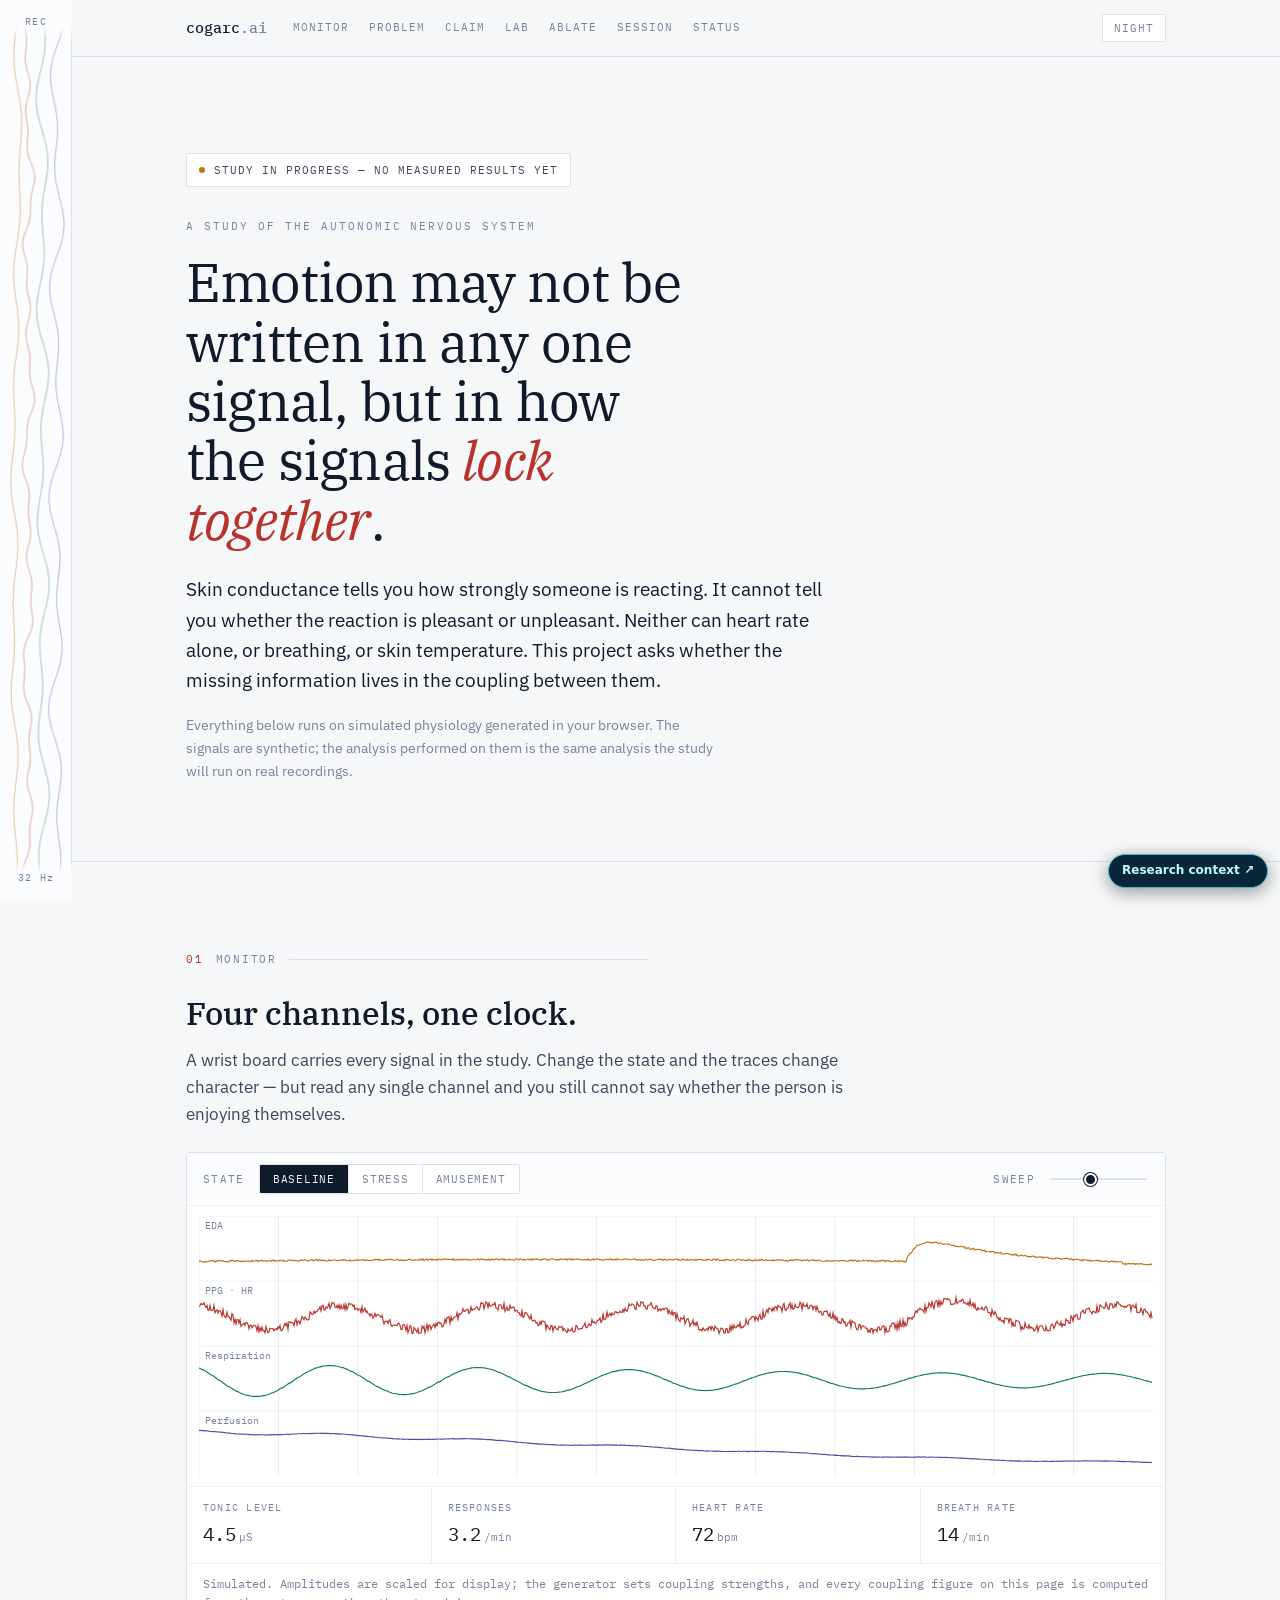
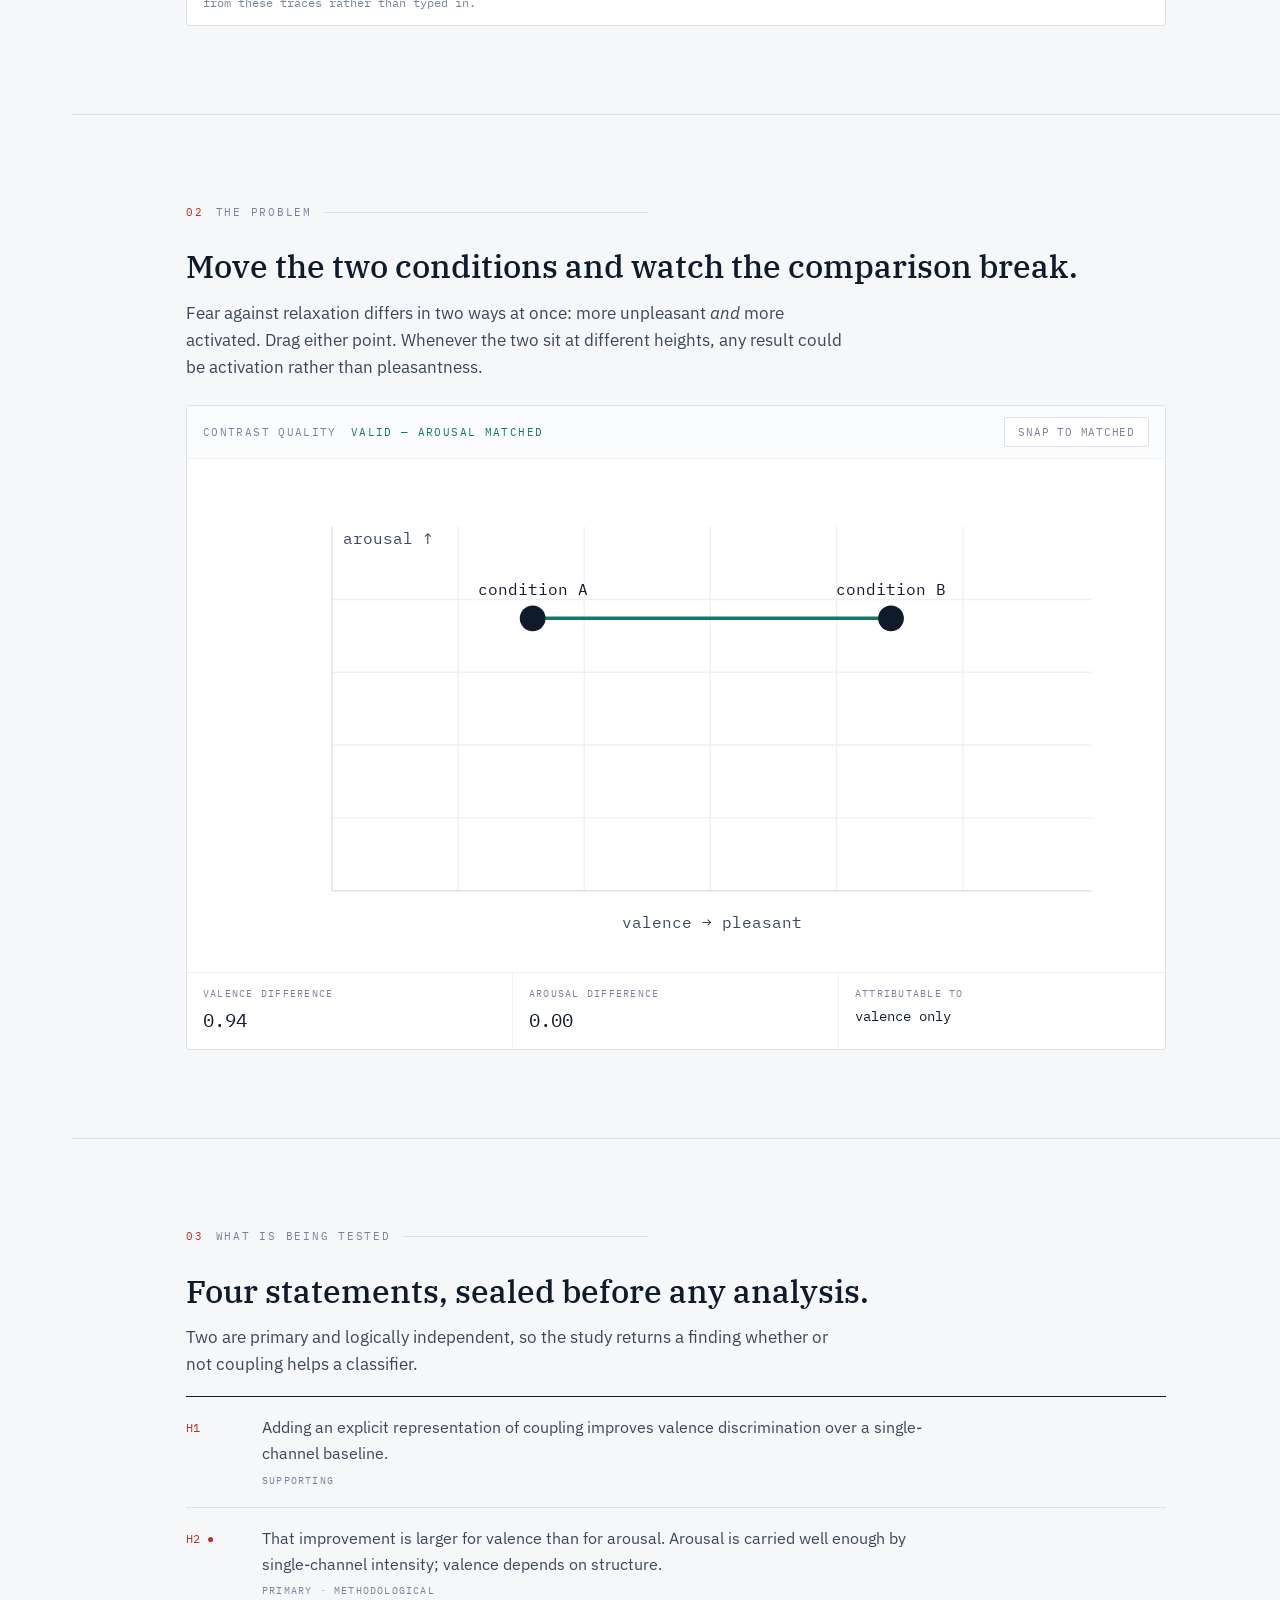
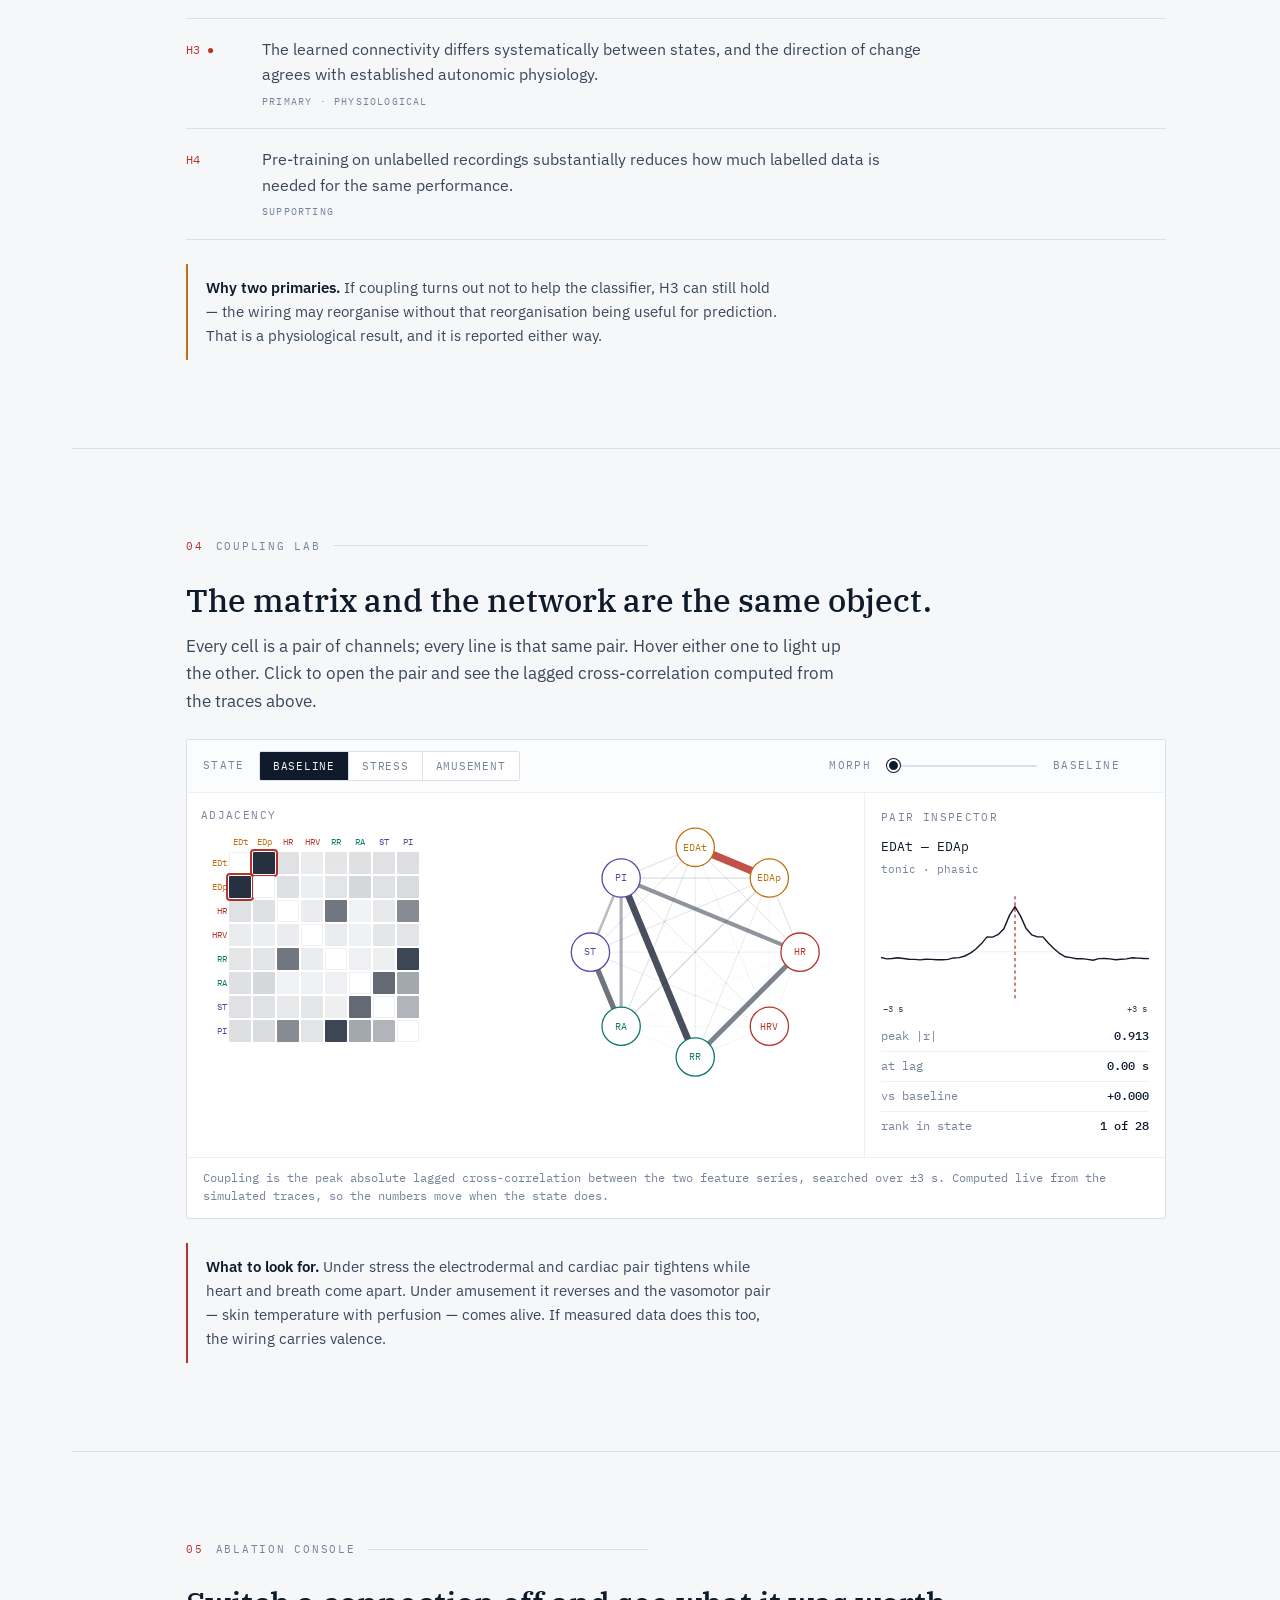
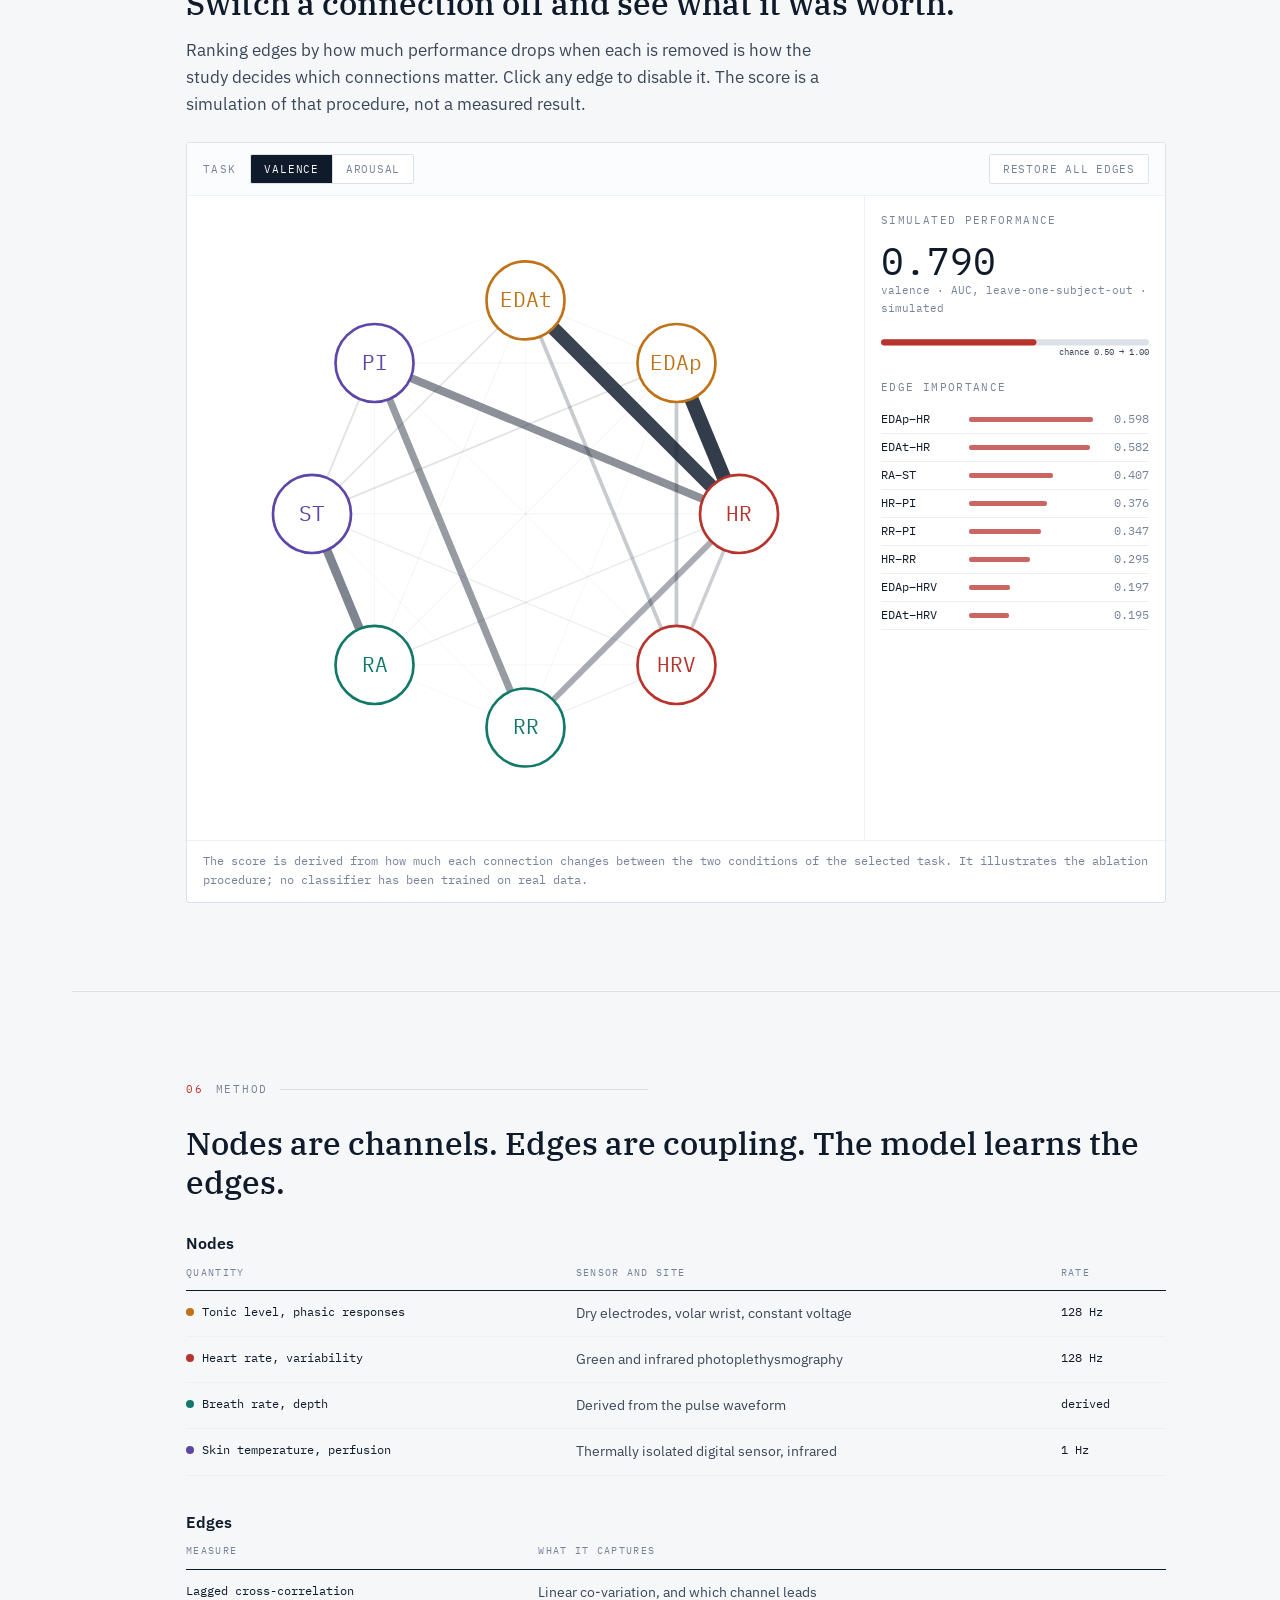
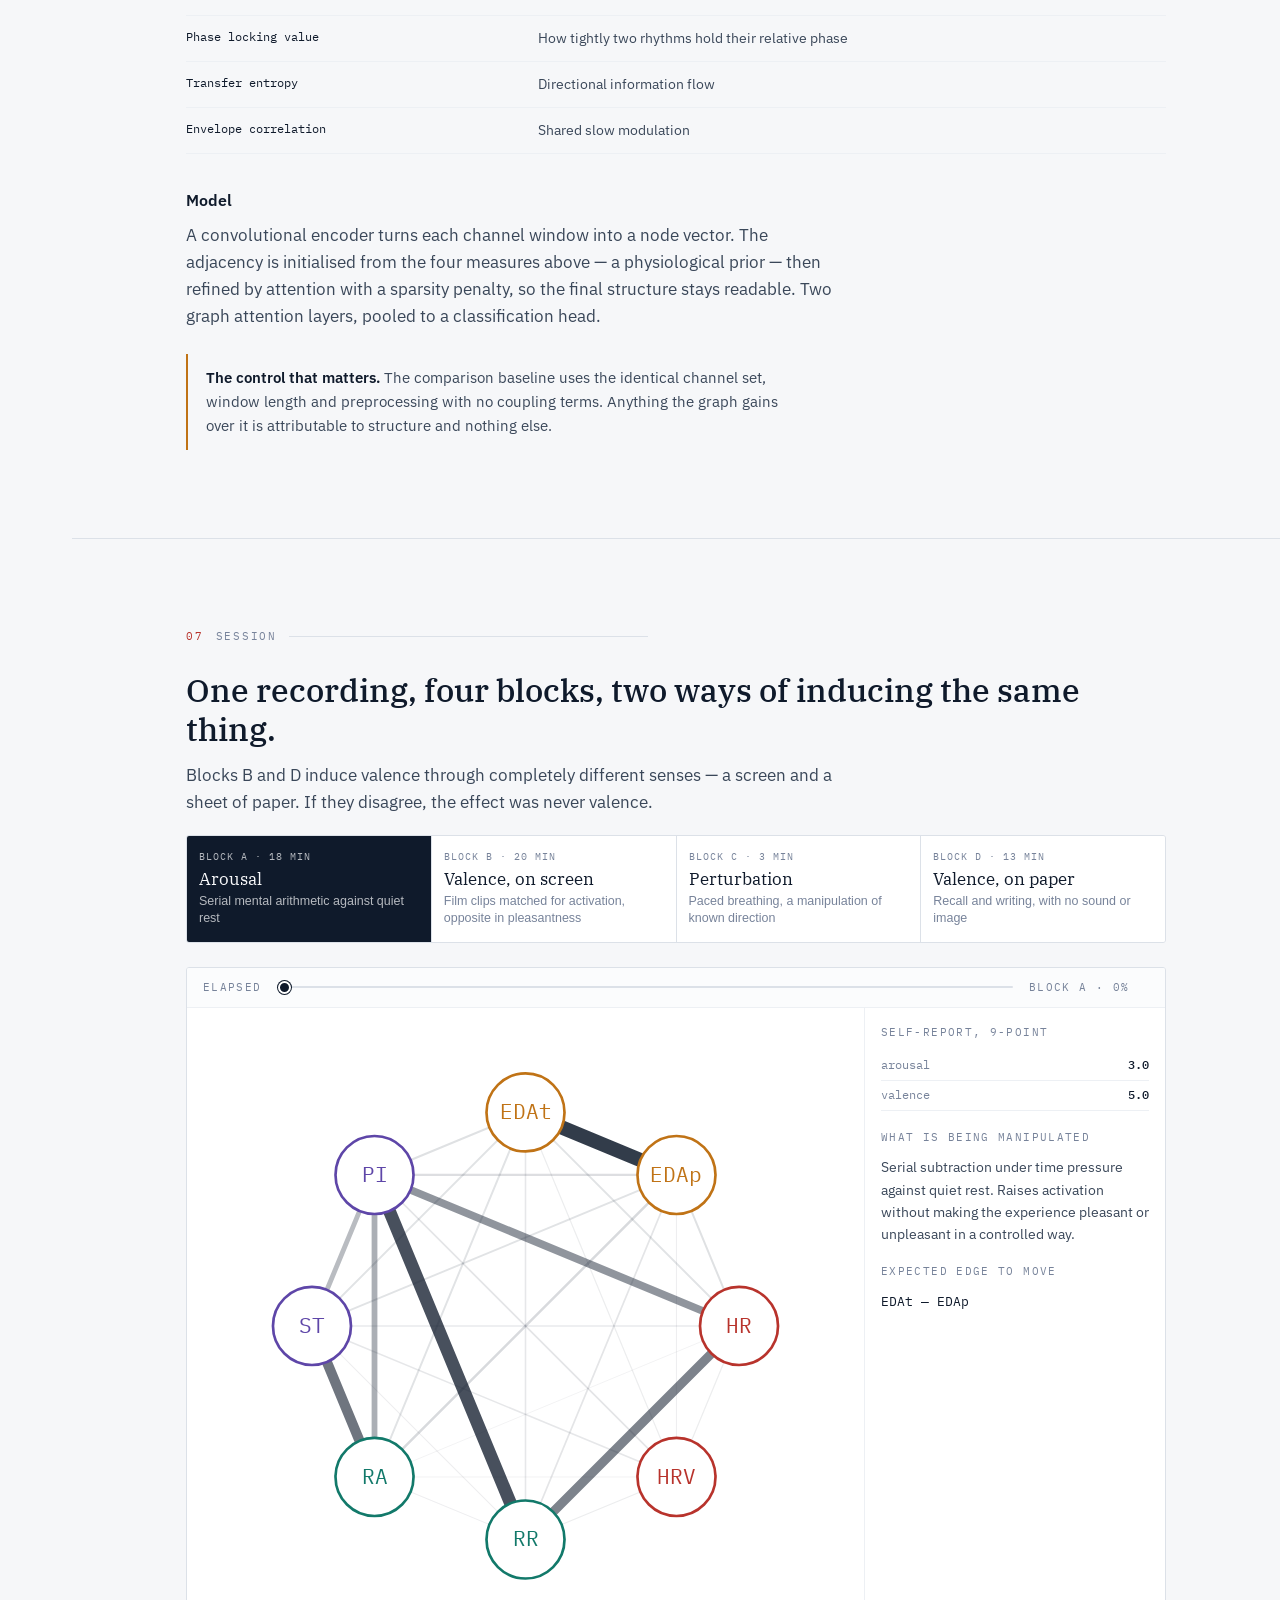
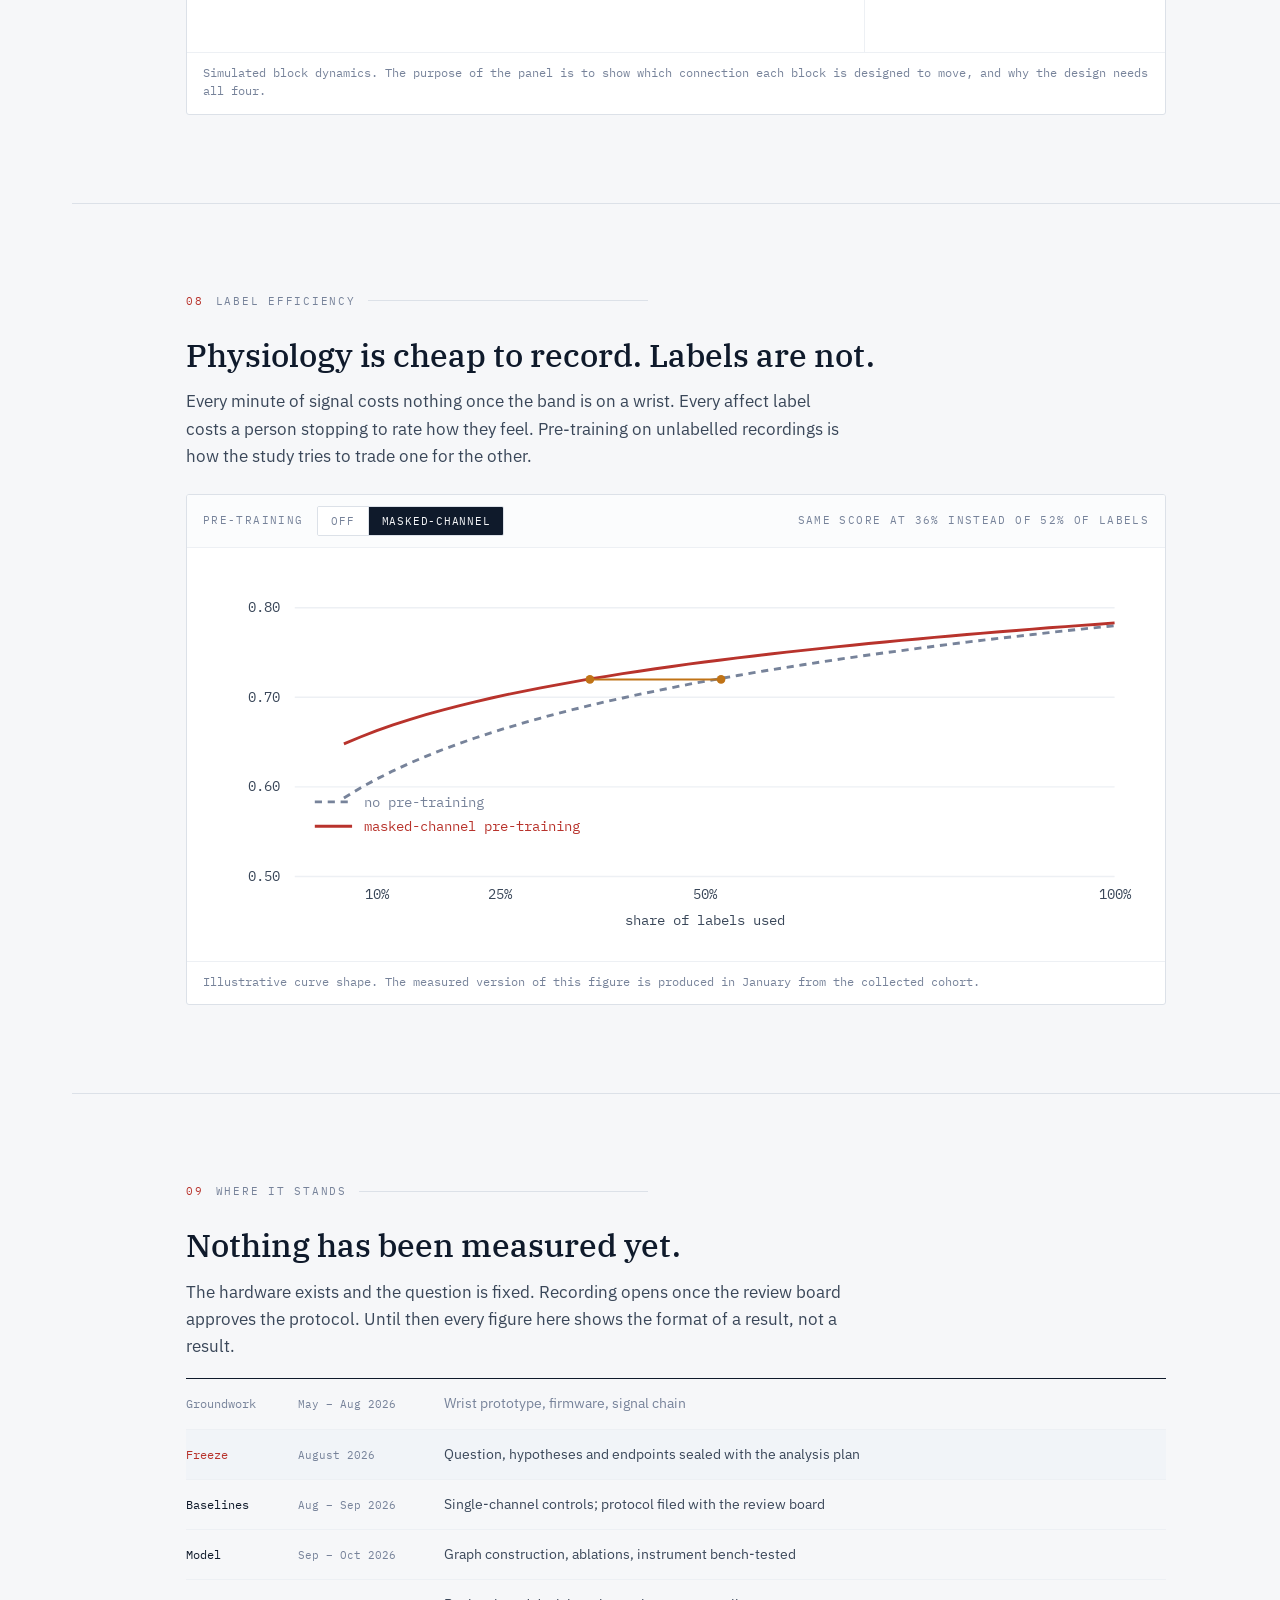
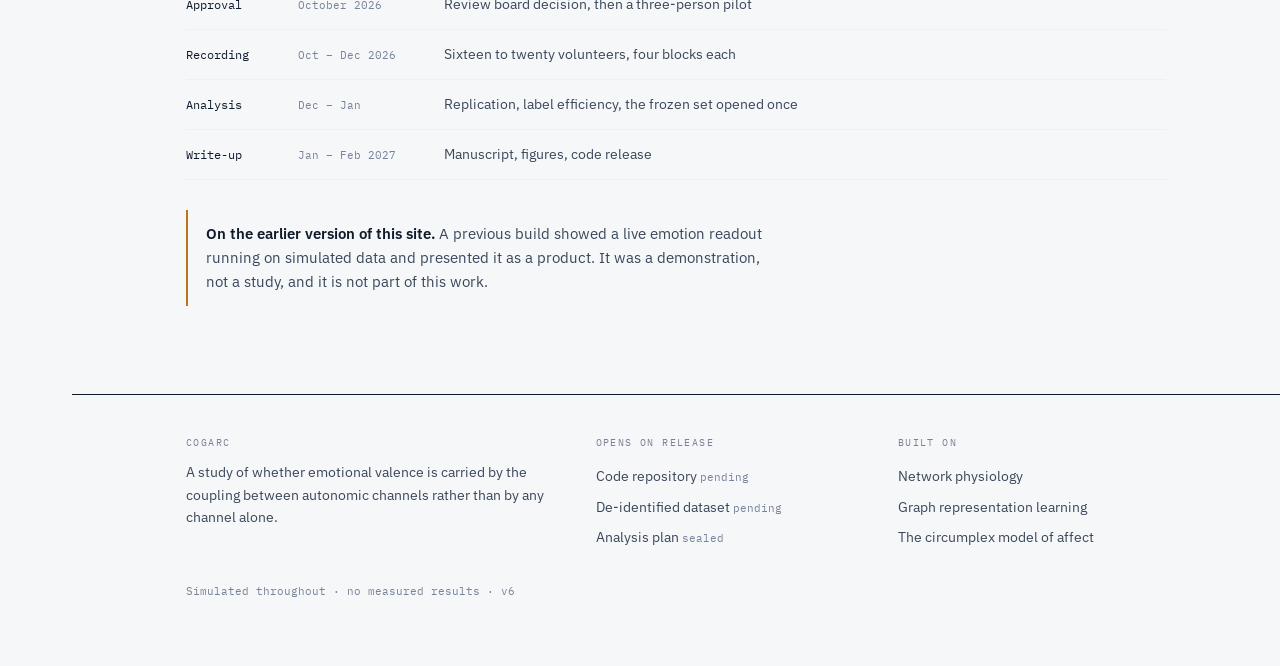
==== commit 7649a6ad: "updated" ====
--- a/cogarc/index.html
+++ b/cogarc/index.html
@@ -213,6 +213,12 @@
 }
 @media (prefers-reduced-motion:reduce){*{animation:none!important;transition-duration:.01ms!important}html{scroll-behavior:auto}}
 </style>
+<meta name="description" content="CogArc research prototype with simulated physiological signals and interactive coupling visualizations.">
+<style id="accessibility-enhancements">
+:focus-visible{outline:3px solid #24bfd3!important;outline-offset:3px!important}
+@media(prefers-reduced-motion:reduce){html{scroll-behavior:auto!important}*,*::before,*::after{animation-duration:.01ms!important;animation-iteration-count:1!important;transition-duration:.01ms!important}}
+</style>
+<style id="research-context-link">.research-context-link{position:fixed;right:12px;bottom:12px;z-index:99999;display:inline-flex;align-items:center;gap:6px;padding:8px 13px;border-radius:99px;background:#09263b;color:#bffaff!important;border:1px solid #49b7c4;text-decoration:none;font:600 12px/1.3 system-ui,sans-serif;box-shadow:0 4px 18px #0006}.research-context-link:hover{background:#14445c}.research-context-link:focus-visible{outline:3px solid #ffce81;outline-offset:3px}@media(max-width:520px){.research-context-link{font-size:11px;padding:7px 10px}}@media print{.research-context-link{display:none}}</style>
 </head>
 <body>
 
@@ -1022,5 +1028,6 @@
 syncTheme();
 })();
 </script>
+<a class="research-context-link" href="README.md" aria-label="Read project documentation">Research context ↗</a>
 </body>
 </html>
